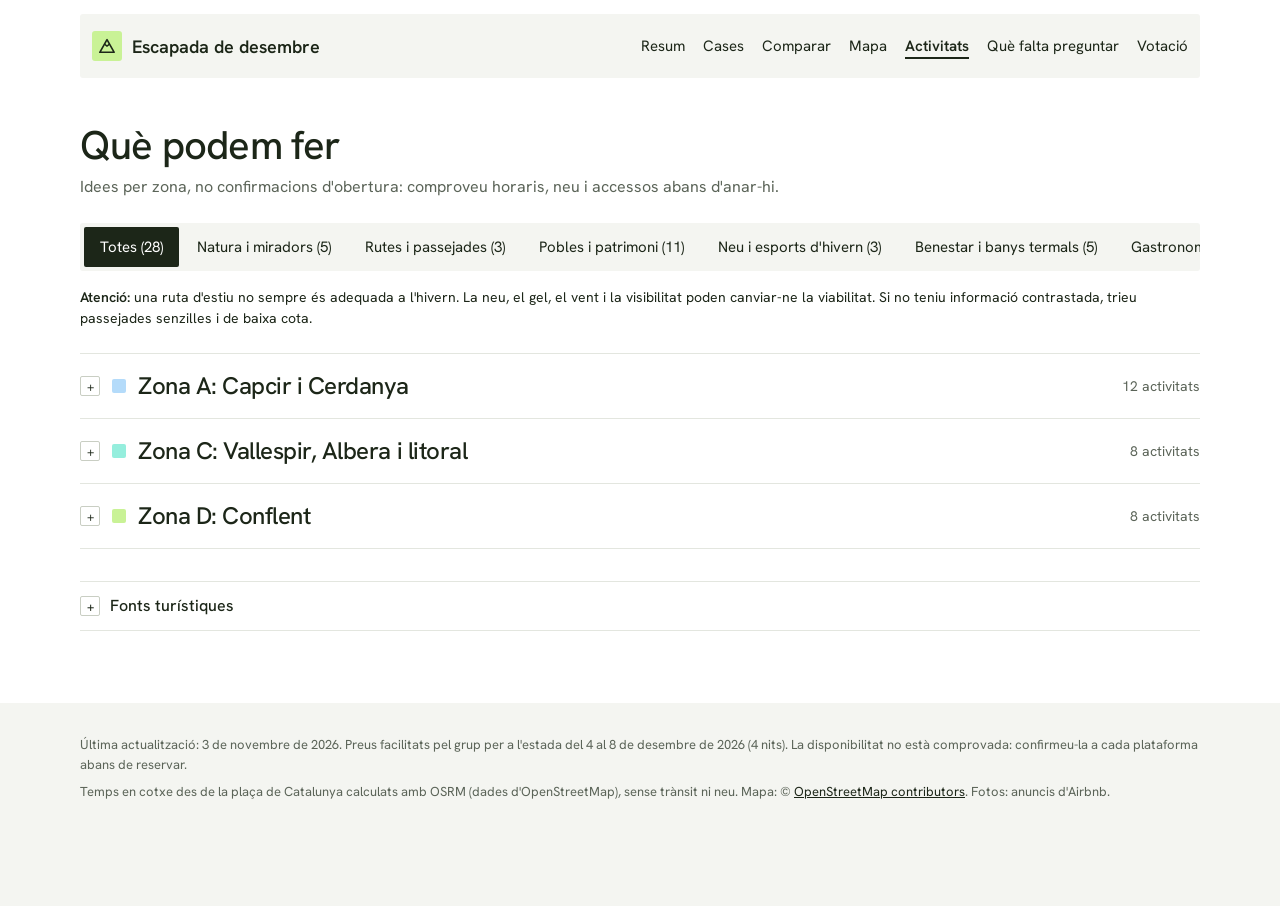
==== activitats.html @ 59b83987 "Base inicial" ====
<!doctype html>
<html lang="ca">
<head>
  <meta charset="utf-8">
  <meta name="viewport" content="width=device-width, initial-scale=1">
  <title>Què podem fer · Escapada de desembre 2026</title>
  <meta name="description" content="Idees d'activitats per zona a prop de les cases: natura, rutes, pobles, neu, benestar i gastronomia.">
  <meta name="theme-color" content="#EAF5DF">

  <!-- Vista prèvia en compartir (Open Graph / Twitter) -->
  <meta property="og:type" content="website">
  <meta property="og:locale" content="ca_ES">
  <meta property="og:title" content="Què podem fer · Escapada de desembre 2026">
  <meta property="og:description" content="Idees d'activitats per zona a prop de les cases: natura, rutes, pobles, neu, benestar i gastronomia.">
  <meta property="og:url" content="https://ltrebol.github.io/viatge-pont-desembre/activitats.html">
  <meta property="og:image" content="https://ltrebol.github.io/viatge-pont-desembre/img/compartir.png">
  <meta property="og:image:width" content="1200">
  <meta property="og:image:height" content="630">
  <meta property="og:image:alt" content="Escapada de desembre, del 4 al 8 de desembre de 2026">
  <meta name="twitter:card" content="summary_large_image">
  <meta name="twitter:image" content="https://ltrebol.github.io/viatge-pont-desembre/img/compartir.png">

  <link rel="icon" href="data:image/svg+xml,%3Csvg xmlns='http://www.w3.org/2000/svg' viewBox='0 0 32 32'%3E%3Crect width='32' height='32' rx='4' fill='%23C9F296'/%3E%3Cpath d='M16 6 4 26h24z' fill='none' stroke='%231C2618' stroke-width='2.4' stroke-linejoin='round'/%3E%3C/svg%3E">
  <link rel="preconnect" href="https://fonts.googleapis.com">
  <link rel="preconnect" href="https://fonts.gstatic.com" crossorigin>
  <link rel="stylesheet" href="https://fonts.googleapis.com/css2?family=Hanken+Grotesk:wght@400;500;600;700;800&display=swap">
  <link rel="stylesheet" href="css/estils.css">
</head>
<body data-pagina="activitats">
  <a class="salt" href="#contingut">Salta al contingut</a>

  <!-- Navegació: igual a totes les pàgines; app.js marca la pàgina actual. -->
  <div class="nav-embolcall">
    <div class="contenidor">
      <nav class="nav" aria-label="Seccions">
        <a class="logo" href="index.html" data-pag="inici">
          <span class="logo__icona" aria-hidden="true"><svg viewBox="0 0 20 20"><path d="M10 3 2 17h16z" fill="none" stroke="currentColor" stroke-width="1.8" stroke-linejoin="round"/><path d="M7.2 8 10 10l2.8-2" fill="none" stroke="currentColor" stroke-width="1.6"/></svg></span>
          <span>Escapada de desembre</span>
        </a>
        <ul class="nav__enllacos">
          <li><a href="resum.html" data-pag="resum">Resum</a></li>
          <li><a href="cases.html" data-pag="cases">Cases</a></li>
          <li><a href="comparar.html" data-pag="comparar">Comparar</a></li>
          <li><a href="mapa.html" data-pag="mapa">Mapa</a></li>
          <li><a href="activitats.html" data-pag="activitats">Activitats</a></li>
          <li><a href="preguntes.html" data-pag="preguntes">Què falta preguntar</a></li>
          <li data-nav="votacio"><a href="votacio.html" data-pag="votacio">Votació</a></li>
          <li data-nav="temps" hidden><a href="temps.html" data-pag="temps">El temps</a></li>
        </ul>
        <details class="nav__mobil">
          <summary>Seccions</summary>
          <ul>
            <li><a href="index.html" data-pag="inici">Inici</a></li>
            <li><a href="resum.html" data-pag="resum">Resum</a></li>
            <li><a href="cases.html" data-pag="cases">Cases</a></li>
            <li><a href="comparar.html" data-pag="comparar">Comparar</a></li>
            <li><a href="mapa.html" data-pag="mapa">Mapa</a></li>
            <li><a href="activitats.html" data-pag="activitats">Activitats</a></li>
            <li><a href="preguntes.html" data-pag="preguntes">Què falta preguntar</a></li>
            <li data-nav="votacio"><a href="votacio.html" data-pag="votacio">Votació</a></li>
            <li data-nav="temps" hidden><a href="temps.html" data-pag="temps">El temps</a></li>
          </ul>
        </details>
      </nav>
    </div>
  </div>

  <main id="contingut" class="pagina">
    <section class="seccio" id="activitats" aria-labelledby="titol-activitats">
      <div class="contenidor">
        <div class="seccio__cap">
          <div>
            <h1 id="titol-activitats">Què podem fer</h1>
            <p>Idees per zona, no confirmacions d'obertura: comproveu horaris, neu i accessos abans d'anar-hi.</p>
          </div>
        </div>
        <div class="segment segment--desplacable" role="tablist" aria-label="Tipus d'activitat" id="pestanyes"></div>
        <p class="avis-muntanya" id="avis-muntanya" hidden><strong>Atenció:</strong> una ruta d'estiu no sempre és adequada a l'hivern. La neu, el gel, el vent i la visibilitat poden canviar-ne la viabilitat. Si no teniu informació contrastada, trieu passejades senzilles i de baixa cota.</p>
        <div id="llista-activitats" role="tabpanel"></div>
        <details class="fonts">
          <summary><span class="caixa-mes" aria-hidden="true"></span>Fonts turístiques</summary>
          <ul id="llista-fonts"></ul>
        </details>
      </div>
    </section>
  </main>

  <footer class="peu">
    <div class="contenidor">
      <p>Última actualització: <span id="ultima-actualitzacio"></span>. Preus facilitats pel grup per a l'estada del 4 al 8 de desembre de 2026 (4 nits). La disponibilitat no està comprovada: confirmeu-la a cada plataforma abans de reservar.</p>
      <p>Temps en cotxe des de la plaça de Catalunya calculats amb OSRM (dades d'OpenStreetMap), sense trànsit ni neu. Mapa: © <a href="https://www.openstreetmap.org/copyright" target="_blank" rel="noopener">OpenStreetMap contributors</a>. Fotos: anuncis d'Airbnb.</p>
    </div>
  </footer>

  <p class="avis-copiat" id="avis-copiat" role="status" aria-live="polite"></p>

  <script src="js/dades.js"></script>
  <script src="js/app.js"></script>
</body>
</html>
---- css/estils.css ----
/* Escapada de desembre 2026 — estils
   Tots els valors visuals provenen de DESIGN.md. */

:root {
  /* 2.1 Color base */
  --color-fons: #FFFFFF;
  --color-panell: #F4F5F1;
  --color-fila-parell: #FCFCFA;
  --color-hero: #EAF5DF;
  --color-linia: #E3E6DF;
  --color-linia-forta: #C9CEC3;
  --color-tinta: #1C2618;
  --color-tinta-2: #5B6458;
  --color-neutre: #666E62;
  --color-lila: #E3B2F8;
  --color-ordenada: #E7EBE1;
  --color-separador-pla: rgba(28, 38, 24, .15);
  --color-pista-barra: rgba(255, 255, 255, .75);

  /* 2.2 Zones */
  --color-zona-a: #B4DBFA; --color-zona-a-fosc: #8FC6F2; --color-zona-a-vora: #3F7FB5;
  --color-zona-b: #FFD6A8; --color-zona-b-fosc: #F7BF85; --color-zona-b-vora: #B07535;
  --color-zona-c: #95EEDD; --color-zona-c-fosc: #6FDCC8; --color-zona-c-vora: #2F9C88;
  --color-zona-d: #C9F296; --color-zona-d-fosc: #AEE16F; --color-zona-d-vora: #5F9A2A;

  /* 4 Tipografia */
  --font: "Hanken Grotesk", "Helvetica Neue", Arial, sans-serif;
  --text-hero: 54px;
  --text-h2: 40px;
  --text-preu-gran: 52px;
  --text-preu: 28px;
  --text-etiqueta-preu: 26px;
  --text-h3: 23px;
  --text-h3-pla: 26px;
  --text-preu-2: 18px;
  --text-intro: 17px;
  --text-base: 16px;
  --text-nav: 15px;
  --text-petit: 14px;
  --text-meta: 13.5px;
  --text-mini: 13px;
  --text-micro: 11px;

  /* 5 Espaiat */
  --space-1: 4px;
  --space-2: 8px;
  --space-3: 12px;
  --space-4: 16px;
  --space-5: 20px;
  --space-6: 24px;
  --space-8: 32px;
  --space-12: 48px;
  --space-18: 72px;

  /* 6 Radis */
  --radius-s: 3px;
  --radius-m: 6px;
  --radius-pill: 999px;

  /* 8 Retícula */
  --max-ample: 1120px;
  --marge: var(--space-8);

  /* 10 Moviment */
  --motion-curta: 150ms cubic-bezier(.2, 0, 0, 1);
  --motion-mitjana: 250ms cubic-bezier(.2, 0, 0, 1);
}

@media (max-width: 600px) {
  :root {
    --text-hero: 36px;
    --text-h2: 30px;
    --text-preu-gran: 44px;
    --marge: var(--space-4);
  }
}

@media (prefers-reduced-motion: reduce) {
  :root { --motion-curta: 0ms linear; --motion-mitjana: 0ms linear; }
  html { scroll-behavior: auto !important; }
}

/* ---------- Base ---------- */
* { box-sizing: border-box; }
html { scroll-behavior: smooth; scroll-padding-top: 84px; }
body {
  margin: 0;
  background: var(--color-fons);
  color: var(--color-tinta);
  font-family: var(--font);
  font-size: var(--text-base);
  line-height: 1.5;
}
h1, h2, h3 { margin: 0; font-weight: 500; letter-spacing: -.02em; line-height: 1.08; }
p { margin: 0; }
a { color: var(--color-tinta); }
img { max-width: 100%; }
button, select, input { font: inherit; color: inherit; }
.num, td.n { font-variant-numeric: tabular-nums; }
[hidden] { display: none !important; }
.sr { position: absolute; width: 1px; height: 1px; padding: 0; margin: -1px; overflow: hidden; clip: rect(0 0 0 0); white-space: nowrap; border: 0; }

:focus-visible { outline: 3px solid var(--color-tinta); outline-offset: 2px; }
.boto--ple:focus-visible { outline-color: var(--color-lila); }

.contenidor { max-width: calc(var(--max-ample) + 2 * var(--marge)); margin: 0 auto; padding-inline: var(--marge); }

.salt { position: absolute; left: var(--space-4); top: -60px; z-index: 100; background: var(--color-fons); padding: var(--space-2) var(--space-4); border: 1.5px solid var(--color-tinta); border-radius: var(--radius-s); }
.salt:focus { top: var(--space-4); }

/* ---------- Botons ---------- */
.boto {
  display: inline-flex; align-items: center; justify-content: center; gap: var(--space-2);
  min-height: 44px; padding: 0 18px;
  border: 1.5px solid var(--color-tinta); border-radius: var(--radius-s);
  background: transparent; color: var(--color-tinta);
  font-size: var(--text-nav); font-weight: 500; text-decoration: none; cursor: pointer;
  transition: background-color var(--motion-curta), color var(--motion-curta);
}
.boto:hover { background: var(--color-panell); }
.boto--ple { background: var(--color-tinta); color: var(--color-fons); }
.boto--ple:hover { background: var(--color-tinta); color: var(--color-fons); text-decoration: underline; }
.boto--pill { border-radius: var(--radius-pill); }
.boto--pill[aria-pressed="true"] { background: var(--color-tinta); color: var(--color-fons); }
.boto--text {
  border-color: transparent; padding: 0 var(--space-2); text-decoration: underline; text-underline-offset: 3px;
}
.boto--text:hover { background: transparent; text-decoration-thickness: 2px; }
.caixa-mes {
  display: inline-grid; place-items: center; width: 20px; height: 20px; flex: none;
  border: 1px solid var(--color-linia-forta); border-radius: 2px; font-size: var(--text-mini); line-height: 1;
}
.caixa-mes::before { content: "+"; }
details[open] > summary .caixa-mes::before { content: "–"; }

/* Disc de zona */
.disc {
  display: inline-grid; place-items: center; flex: none;
  width: 26px; height: 26px; border-radius: var(--radius-s);
  font-weight: 700; font-size: var(--text-mini); color: var(--color-tinta);
}
.disc--petit { width: 20px; height: 20px; font-size: var(--text-micro); }
.zona-A { background: var(--color-zona-a); }
.zona-B { background: var(--color-zona-b); }
.zona-C { background: var(--color-zona-c); }
.zona-D { background: var(--color-zona-d); }
.zona-A-fosc { background: var(--color-zona-a-fosc); }
.zona-B-fosc { background: var(--color-zona-b-fosc); }
.zona-C-fosc { background: var(--color-zona-c-fosc); }
.zona-D-fosc { background: var(--color-zona-d-fosc); }

/* Selector segmentat (page1) */
.segment { display: inline-flex; flex-wrap: wrap; gap: 2px; background: var(--color-panell); padding: var(--space-1); border-radius: var(--radius-s); }
.segment button {
  min-height: 40px; padding: 0 var(--space-4); border: 0; border-radius: 2px; background: transparent;
  font-size: var(--text-nav); cursor: pointer; transition: background-color var(--motion-curta), color var(--motion-curta);
}
.segment button:hover { background: var(--color-fons); }
.segment button[aria-pressed="true"], .segment button[aria-selected="true"] { background: var(--color-tinta); color: var(--color-fons); }
.segment--desplacable { flex-wrap: nowrap; overflow-x: auto; max-width: 100%; }
.segment--desplacable button { white-space: nowrap; }
.segment--etiquetes { gap: var(--space-1); }
.segment--etiquetes span { display: inline-flex; align-items: center; gap: var(--space-2); min-height: 40px; padding: 0 var(--space-3); font-size: var(--text-petit); }
.segment--etiquetes button { min-height: 40px; padding: 0 var(--space-2); text-decoration: underline; font-size: var(--text-petit); }

/* ---------- Navegació ---------- */
.nav-embolcall { position: sticky; top: 0; z-index: 50; padding-block: 14px; }
.nav-embolcall.enganxada { background: var(--color-fons); border-bottom: 1px solid var(--color-linia); }
.nav {
  display: flex; align-items: center; gap: 28px;
  background: var(--color-panell); border-radius: var(--radius-s); padding: 10px var(--space-3);
}
.logo { display: inline-flex; align-items: center; gap: 10px; font-size: 18px; font-weight: 600; text-decoration: none; min-height: 44px; }
.logo__icona { display: grid; place-items: center; width: 30px; height: 30px; border-radius: var(--radius-s); background: var(--color-zona-d); }
.logo__icona svg { width: 18px; height: 18px; }
.nav__enllacos { display: flex; gap: 18px; list-style: none; margin: 0 0 0 auto; padding: 0; }
.nav__enllacos a { display: inline-flex; align-items: center; min-height: 44px; font-size: var(--text-nav); text-decoration: none; }
.nav__enllacos a:hover { text-decoration: underline; text-underline-offset: 4px; }
/* Pàgina actual: subratllat gruixut + pes (no només color) */
.nav__enllacos a[aria-current="page"], .nav__mobil a[aria-current="page"] { font-weight: 600; text-decoration: underline; text-decoration-thickness: 2px; text-underline-offset: 6px; }
.nav__mobil { display: none; margin-left: auto; position: relative; }
.nav__mobil summary { list-style: none; cursor: pointer; min-height: 44px; display: inline-flex; align-items: center; padding: 0 14px; border: 1.5px solid var(--color-tinta); border-radius: var(--radius-s); font-weight: 500; }
.nav__mobil summary::-webkit-details-marker { display: none; }
.nav__mobil ul { position: absolute; right: 0; top: calc(100% + var(--space-2)); list-style: none; margin: 0; padding: var(--space-2) 0; background: var(--color-fons); border: 1px solid var(--color-linia-forta); border-radius: var(--radius-s); min-width: 220px; }
.nav__mobil a { display: flex; align-items: center; min-height: 44px; padding: 0 var(--space-4); text-decoration: none; }
@media (max-width: 1100px) {
  .nav__enllacos { display: none; }
  .nav__mobil { display: block; }
}
@media (max-width: 600px) {
  .nav-embolcall { padding-block: 10px; }
  .nav { gap: var(--space-3); }
}

/* ---------- Capçalera ---------- */
.hero { background: var(--color-hero); margin-top: -72px; padding: 120px 0 var(--space-18); overflow: hidden; }
.hero__graella { display: grid; grid-template-columns: 1.05fr 1fr; gap: 40px; align-items: center; }
.hero h1 { font-size: var(--text-hero); }
.hero__intro { max-width: 46ch; margin: 18px 0 26px; color: var(--color-tinta-2); font-size: var(--text-intro); }
.hero__nota { margin-top: 18px; font-size: var(--text-petit); color: var(--color-tinta-2); }
.peces { position: relative; height: 400px; }
.peca { position: absolute; width: 190px; height: 190px; border-radius: var(--radius-s); overflow: hidden; background: var(--color-panell); }
.peca img { width: 100%; height: 100%; object-fit: cover; display: block; }
.etiqueta {
  position: absolute; width: 150px; height: 150px; padding: 14px; border-radius: var(--radius-s);
  display: flex; flex-direction: column; justify-content: space-between; text-decoration: none; color: var(--color-tinta);
}
.etiqueta .disc { background: var(--color-fons); }
.etiqueta__nom { font-size: var(--text-nav); font-weight: 600; line-height: 1.2; }
.etiqueta__preu { font-size: var(--text-etiqueta-preu); font-weight: 800; letter-spacing: -.02em; line-height: 1; font-variant-numeric: tabular-nums; }
.etiqueta__unitat { display: block; font-size: var(--text-mini); font-weight: 500; margin-top: var(--space-1); }
.etiqueta--lila { background: var(--color-lila); }
@media (max-width: 980px) {
  .hero__graella { grid-template-columns: 1fr; }
  .peces { height: 400px; max-width: 520px; }
}
@media (max-width: 600px) {
  .hero { padding: 96px 0 40px; }
  .peces { height: 320px; transform: scale(.8); transform-origin: left top; margin-bottom: -60px; }
}

/* ---------- Seccions ---------- */
.seccio { padding-top: var(--space-18); }
.seccio__cap { display: flex; justify-content: space-between; align-items: flex-end; flex-wrap: wrap; gap: var(--space-5); margin-bottom: var(--space-6); }
.seccio__cap h2 { font-size: var(--text-h2); }
.seccio__cap > div:first-child { flex: 1 1 36rem; min-width: 0; }
.seccio__cap p { margin-top: var(--space-2); max-width: 100ch; color: var(--color-tinta-2); }
.seccio__cap h1 { font-size: var(--text-h2); }
/* Pàgines interiors: la primera secció comença just sota la navegació */
.pagina > .seccio:first-child { padding-top: var(--space-8); }
@media (max-width: 600px) { .seccio { padding-top: var(--space-12); } .pagina > .seccio:first-child { padding-top: var(--space-4); } }

/* ---------- Inici: accessos a cada pàgina ---------- */
.portes { list-style: none; margin: 0; padding: 0; display: grid; grid-template-columns: repeat(3, 1fr); gap: var(--space-4); }
@media (max-width: 980px) { .portes { grid-template-columns: repeat(2, 1fr); } }
@media (max-width: 600px) { .portes { grid-template-columns: 1fr; } }
.porta {
  display: grid; grid-template-columns: 1fr auto; gap: var(--space-1) var(--space-3); height: 100%;
  padding: 18px; border: 1px solid var(--color-linia); border-radius: var(--radius-m);
  text-decoration: none; transition: background-color var(--motion-curta);
}
.porta:hover { background: var(--color-panell); }
.porta__titol { font-size: 20px; font-weight: 600; letter-spacing: -.01em; }
.porta__text { grid-column: 1; font-size: var(--text-petit); color: var(--color-tinta-2); }
.porta__fletxa { grid-column: 2; grid-row: 1 / span 2; align-self: center; font-size: 22px; }

/* ---------- Resum (full de càlcul) ---------- */
.full { border: 1px solid var(--color-linia-forta); border-radius: var(--radius-m); overflow: auto; max-width: 100%; max-height: 80vh; }
.full__taula { border-collapse: separate; border-spacing: 0; font-size: var(--text-petit); min-width: 1250px; width: 100%; }
.full__taula th, .full__taula td {
  height: 44px; padding: 0 10px; white-space: nowrap; text-align: left;
  border-right: 1px solid var(--color-linia); border-bottom: 1px solid var(--color-linia);
}
.full__taula thead th { position: sticky; top: 0; z-index: 2; background: var(--color-panell); font-size: var(--text-mini); font-weight: 600; }
.full__taula thead tr.grups th { height: 30px; font-weight: 500; color: var(--color-tinta-2); text-align: center; }
.full__taula thead tr:nth-child(2) th { top: 30px; }
.full__taula thead th button {
  all: unset; cursor: pointer; display: inline-flex; align-items: center; gap: var(--space-1); min-height: 44px; font-weight: 600;
}
.full__taula thead th button:focus-visible { outline: 3px solid var(--color-tinta); outline-offset: -3px; }
.full__taula thead th[aria-sort="ascending"], .full__taula thead th[aria-sort="descending"] { background: var(--color-ordenada); }
.full__taula .fletxa { color: var(--color-neutre); font-weight: 400; }
.full__taula thead th.n, .full__taula td.n { text-align: right; }
.full__taula thead th.n button { justify-content: flex-end; }
.full__taula tbody th { position: sticky; left: 0; z-index: 1; background: var(--color-fons); font-weight: 500; min-width: 250px; border-right: 1px solid var(--color-linia-forta); }
.full__taula thead tr:nth-child(2) th:first-child, .full__taula thead tr.grups th:first-child { left: 0; z-index: 3; border-right: 1px solid var(--color-linia-forta); }
.full__taula tbody tr:nth-child(even) td, .full__taula tbody tr:nth-child(even) th { background: var(--color-fila-parell); }
.full__taula tbody tr:last-child td, .full__taula tbody tr:last-child th { border-bottom: 0; }
.full__taula .sep { border-left: 2px solid var(--color-linia-forta); }
.full__casa { display: flex; align-items: center; gap: 10px; }
.full__casa a { text-decoration: none; }
.full__casa a:hover { text-decoration: underline; }
.full__taula td.millor { background: var(--color-lila) !important; font-weight: 700; }
.full__taula td.millor::after { content: "Millor"; margin-left: var(--space-1); font-size: var(--text-micro); font-weight: 500; }
.full__taula td.pend, .full__taula td.no { color: var(--color-neutre); }
.full__taula td.si { font-weight: 500; }
.full__taula td.text { white-space: normal; min-width: 240px; font-size: var(--text-mini); color: var(--color-tinta-2); line-height: 1.3; padding-block: var(--space-2); }
.full__taula td .boto--text { min-height: 36px; font-size: var(--text-mini); padding: 0; }
.full__llegenda { display: flex; flex-wrap: wrap; gap: var(--space-2) 18px; margin-top: var(--space-3); font-size: var(--text-mini); color: var(--color-tinta-2); }
.full__grups { display: none; margin-bottom: var(--space-3); }
.full__taula .nomes-mobil { display: none; }
.full__linia { display: block; }
@media (max-width: 600px) {
  /* Al mòbil: columna «Casa» fixa + només el grup de columnes triat, sense desplaçament horitzontal */
  .full__grups { display: flex; flex-wrap: nowrap; overflow-x: auto; max-width: 100%; }
  .full__grups button { white-space: nowrap; padding: 0 var(--space-3); }
  .full { max-height: none; }
  .full__taula { font-size: var(--text-mini); min-width: 0; }
  .full__taula .nomes-escriptori, .full__taula tr.grups { display: none; }
  .full__taula .nomes-mobil { display: table-cell; }
  .full__taula span.nomes-mobil { display: inline; }
  .full__taula:not([data-mobil="preu"]) .m-preu,
  .full__taula:not([data-mobil="total"]) .m-total,
  .full__taula:not([data-mobil="espai"]) .m-espai,
  .full__taula:not([data-mobil="valoracio"]) .m-valoracio,
  .full__taula:not([data-mobil="equip"]) .m-equip,
  .full__taula:not([data-mobil="atencio"]) .m-atencio { display: none; }
  .full__taula thead tr:nth-child(2) th { top: 0; }
  .full__taula th, .full__taula td { padding: 0 var(--space-2); white-space: normal; }
  .full__taula thead th button { min-height: 44px; line-height: 1.2; }
  .full__taula tbody th, .full__taula thead tr:nth-child(2) th:first-child {
    min-width: 0; width: 132px; max-width: 132px;
  }
  .full__taula tbody th { line-height: 1.2; padding-block: 6px; font-size: var(--text-mini); }
  .full__casa { gap: 6px; align-items: flex-start; }
  .full__casa .disc { width: 20px; height: 20px; font-size: var(--text-micro); }
  .full__taula td.text { min-width: 0; padding-block: 6px; }
  .full__taula td.millor::after { display: block; margin-left: 0; }
}
.mostra-millor { display: inline-block; width: 14px; height: 14px; border-radius: 2px; background: var(--color-lila); vertical-align: -2px; margin-right: 6px; }

/* ---------- Filtres ---------- */
.filtres { margin-bottom: var(--space-6); border-top: 1px solid var(--color-linia); border-bottom: 1px solid var(--color-linia); }
.filtres > summary, .descartades > summary, .fonts > summary {
  list-style: none; cursor: pointer; display: flex; align-items: center; gap: 10px; min-height: 48px; font-weight: 500;
}
.filtres > summary::-webkit-details-marker, .descartades > summary::-webkit-details-marker, .fonts > summary::-webkit-details-marker { display: none; }
.filtres__actius { font-weight: 400; color: var(--color-tinta-2); font-size: var(--text-petit); }
.filtres__cos { padding-bottom: var(--space-5); }
.filtres__graella { display: grid; gap: var(--space-4); grid-template-columns: repeat(auto-fit, minmax(190px, 1fr)); }
.filtres__graella label { display: grid; gap: 6px; font-size: var(--text-petit); font-weight: 500; }
.filtres__graella output { font-weight: 400; }
select {
  min-height: 44px; padding: 0 var(--space-3); border: 1.5px solid var(--color-linia-forta); border-radius: var(--radius-s); background: var(--color-fons);
}
input[type="range"] { width: 100%; min-height: 44px; accent-color: var(--color-tinta); }
.filtres__opcions { border: 0; padding: 0; margin: var(--space-5) 0 0; display: flex; flex-wrap: wrap; gap: var(--space-2) var(--space-5); }
.filtres__opcions legend { padding: 0; margin-bottom: var(--space-2); font-size: var(--text-petit); font-weight: 600; }
.filtres__opcions label { display: inline-flex; align-items: center; gap: var(--space-2); min-height: 44px; font-size: var(--text-petit); cursor: pointer; }
.filtres__opcions input, .interruptor input { width: 18px; height: 18px; accent-color: var(--color-tinta); }
.filtres .boto--text { margin-top: var(--space-3); }

/* ---------- Targetes de casa (model page3) ---------- */
.graella-cases { display: grid; grid-template-columns: repeat(3, 1fr); gap: var(--space-5); }
@media (max-width: 980px) { .graella-cases { grid-template-columns: repeat(2, 1fr); } }
@media (max-width: 600px) { .graella-cases { grid-template-columns: 1fr; } }

.casa { display: flex; flex-direction: column; background: var(--color-fons); border: 1px solid var(--color-linia); border-radius: var(--radius-m); overflow: hidden; scroll-margin-top: 90px; }
.casa--destacada { outline: 3px solid var(--color-tinta); outline-offset: 2px; }
.casa__foto { position: relative; aspect-ratio: 16 / 10; background: var(--color-panell); }
.casa__foto img { width: 100%; height: 100%; object-fit: cover; display: block; }
.casa__sense-foto { position: absolute; inset: 0; display: grid; place-items: center; color: var(--color-tinta-2); font-size: var(--text-petit); }
.casa__max6 { position: absolute; top: 10px; right: 10px; background: var(--color-fons); border: 1.5px solid var(--color-tinta); border-radius: var(--radius-s); padding: 3px 9px; font-size: var(--text-mini); font-weight: 600; }
.casa__distintiu { position: absolute; left: 10px; bottom: 10px; background: var(--color-lila); border-radius: var(--radius-s); padding: var(--space-1) 10px; font-size: var(--text-mini); font-weight: 600; }
.casa__valoracio { display: flex; flex-wrap: wrap; align-items: baseline; gap: 6px; padding: var(--space-3) 18px; font-size: var(--text-petit); }
.casa__valoracio small { color: var(--color-tinta-2); font-size: var(--text-petit); }
.casa__franja { display: flex; align-items: center; gap: 10px; padding: var(--space-2) 18px; background: var(--color-panell); border-top: 1px solid var(--color-linia); border-bottom: 1px solid var(--color-linia); font-size: var(--text-meta); color: var(--color-tinta-2); }
.casa__franja button, .casa__franja a { margin-left: auto; min-height: 32px; padding: 0; border: 0; background: none; color: var(--color-tinta); text-decoration: underline; text-underline-offset: 3px; cursor: pointer; font-size: var(--text-meta); }
.casa__cos { display: flex; flex-direction: column; gap: 10px; padding: 14px 18px 18px; flex: 1; }
.casa__meta { font-size: var(--text-meta); color: var(--color-tinta-2); }
.casa__nom { font-size: var(--text-h3); }
.casa__nom a { text-decoration: none; }
.preus { display: grid; gap: var(--space-1); font-variant-numeric: tabular-nums; }
.preus__6 { font-size: var(--text-preu); font-weight: 700; letter-spacing: -.02em; line-height: 1.2; }
.preus__7 { font-size: var(--text-preu-2); font-weight: 600; line-height: 1.3; }
.preus small { margin-left: var(--space-1); font-size: var(--text-meta); font-weight: 400; letter-spacing: 0; color: var(--color-tinta-2); }
.preus__no7 { font-size: var(--text-nav); color: var(--color-neutre); font-weight: 500; }
.preus__total { font-size: var(--text-mini); color: var(--color-neutre); }
.atencio { font-size: var(--text-petit); }
.atencio strong { font-weight: 600; }
.checks { list-style: none; margin: 0; padding: 0; display: grid; grid-template-columns: 1fr 1fr; gap: 3px 10px; font-size: var(--text-petit); }
.checks li::before { content: "✓"; margin-right: 7px; font-size: 12px; font-weight: 700; }
.checks li.no { color: var(--color-tinta-2); }
.checks li.no::before { content: "✕"; }
/* Carrusel de fotos (targeta i fitxa) */
.carrusel { position: absolute; inset: 0; }
.carrusel img { width: 100%; height: 100%; object-fit: cover; display: block; }
.carrusel__fletxa {
  position: absolute; top: 50%; transform: translateY(-50%); z-index: 2;
  width: 44px; height: 44px; display: grid; place-items: center; padding: 0;
  background: var(--color-fons); color: var(--color-tinta); border: 1.5px solid var(--color-tinta); border-radius: var(--radius-s);
  font-size: 26px; line-height: 1; cursor: pointer; transition: background-color var(--motion-curta);
}
.carrusel__fletxa:hover { background: var(--color-panell); }
.carrusel__fletxa--ant { left: 10px; }
.carrusel__fletxa--seg { right: 10px; }
.carrusel__comptador {
  position: absolute; right: 10px; bottom: 10px; z-index: 2;
  background: var(--color-fons); border-radius: var(--radius-s); padding: 2px 8px;
  font-size: var(--text-mini); font-weight: 500; font-variant-numeric: tabular-nums;
}
.casa__max6, .casa__distintiu { z-index: 3; }

.casa__detalls {
  display: flex; align-items: center; gap: 10px; width: 100%; min-height: 48px; padding: 0 18px;
  border: 0; border-top: 1px solid var(--color-linia); background: var(--color-fons);
  font-weight: 500; text-align: left; cursor: pointer;
}
.casa__detalls:hover { background: var(--color-panell); }
.casa__detalls:focus-visible { outline-offset: -3px; }

/* Fitxa emergent («Veure detalls») */
.fitxa {
  width: min(760px, calc(100vw - 2 * var(--space-4))); max-width: none; max-height: calc(100vh - 2 * var(--space-8));
  padding: 0; border: 1px solid var(--color-linia-forta); border-radius: var(--radius-m);
  background: var(--color-fons); color: var(--color-tinta); overflow: hidden;
}
.fitxa[open] { display: flex; flex-direction: column; animation: fitxa-entra var(--motion-mitjana); }
.fitxa::backdrop { background: rgba(28, 38, 24, .45); }
@keyframes fitxa-entra { from { opacity: 0; transform: translateY(8px); } to { opacity: 1; transform: none; } }
.fitxa__cap {
  display: flex; align-items: center; justify-content: space-between; gap: var(--space-4);
  padding: var(--space-3) var(--space-3) var(--space-3) var(--space-6); border-bottom: 1px solid var(--color-linia);
}
.fitxa__cap h2 { font-size: var(--text-h3); }
.fitxa__scroll { overflow-y: auto; overscroll-behavior: contain; }
.fitxa__foto { position: relative; aspect-ratio: 16 / 10; background: var(--color-panell); }
.miniatures { display: flex; gap: var(--space-2); overflow-x: auto; padding: var(--space-3) var(--space-6) 0; }
.miniatures button { flex: none; width: 72px; height: 72px; padding: 0; border: 2px solid transparent; border-radius: var(--radius-s); overflow: hidden; cursor: pointer; background: var(--color-panell); }
.miniatures button[aria-current="true"] { border-color: var(--color-tinta); }
.miniatures img { width: 100%; height: 100%; object-fit: cover; display: block; }
.fitxa__resum { padding: var(--space-4) var(--space-6) 0; display: grid; gap: var(--space-1); }
.fitxa__resum .casa__meta { display: flex; align-items: center; gap: var(--space-2); flex-wrap: wrap; }
.fitxa__preus { font-variant-numeric: tabular-nums; }
.fitxa__preus b { font-size: var(--text-preu-2); }
.fitxa__cos { padding: var(--space-2) var(--space-6) var(--space-6); display: grid; gap: var(--space-3); font-size: var(--text-petit); }
.fitxa__cos h3 { margin-top: var(--space-2); font-size: var(--text-nav); font-weight: 600; letter-spacing: 0; }
.fitxa__cos ul { margin: 0; padding-left: 18px; }
.fitxa__cos ul.preg__llista { padding-left: 0; }
.fitxa__cos li { margin-bottom: 2px; }
.fitxa__accions { display: flex; flex-wrap: wrap; gap: var(--space-2); margin-top: var(--space-2); }
@media (max-width: 600px) {
  .fitxa { width: 100vw; max-height: 100vh; height: 100vh; border-radius: 0; border: 0; }
  .fitxa__cap { padding-left: var(--space-4); }
  .miniatures, .fitxa__resum { padding-inline: var(--space-4); }
  .fitxa__cos { padding-inline: var(--space-4); }
}

.casa__accions { display: flex; flex-wrap: wrap; align-items: center; gap: var(--space-2); margin-top: auto; padding-top: 6px; }
.casa__accions .boto--pill { flex: 1 1 auto; }


 
/* Descartades */
.descartades { margin-top: var(--space-8); border-top: 1px solid var(--color-linia); border-bottom: 1px solid var(--color-linia); }
.descartades__nota { font-size: var(--text-petit); color: var(--color-tinta-2); }
.descartades ul { list-style: none; margin: var(--space-3) 0 var(--space-4); padding: 0; display: grid; gap: var(--space-2); }
.descartades li { display: flex; align-items: center; gap: var(--space-3); }

.buit { padding: var(--space-8) var(--space-4); text-align: center; color: var(--color-tinta-2); border: 1px dashed var(--color-linia-forta); border-radius: var(--radius-m); }

/* ---------- Comparador (plans de page1) ---------- */
.plans { display: grid; grid-template-columns: repeat(var(--columnes, 3), 1fr); gap: 22px; align-items: start; }
@media (max-width: 860px) { .plans { grid-template-columns: 1fr; } }
.pla__cos { padding: 22px var(--space-6) 18px; }
.pla__cap { display: flex; justify-content: space-between; align-items: center; gap: var(--space-2); min-height: 26px; }
.pla__cap .disc { background: var(--color-fons); }
.pla__millor { background: var(--color-fons); border: 1.5px solid var(--color-tinta); border-radius: var(--radius-s); padding: 1px 7px; font-size: 12px; font-weight: 700; }
.pla__nom { margin-top: 10px; text-align: center; font-size: var(--text-h3-pla); }
.pla__lloc { margin: var(--space-1) 0 14px; text-align: center; font-size: var(--text-petit); }
.pla__amb { text-align: center; font-size: var(--text-nav); font-weight: 700; }
.pla__preu { text-align: center; font-size: var(--text-preu-gran); font-weight: 800; letter-spacing: -.03em; line-height: 1.05; font-variant-numeric: tabular-nums; }
.pla__unitat { text-align: center; font-size: var(--text-petit); font-weight: 600; margin-bottom: var(--space-4); }
.pla__fila { padding: 9px 0; border-top: 1px solid var(--color-separador-pla); }
.pla__fila-l { display: flex; justify-content: space-between; align-items: baseline; gap: var(--space-2); font-size: var(--text-petit); }
.pla__fila-l b { font-weight: 600; text-align: right; font-variant-numeric: tabular-nums; }
.pla__fila--pend b { font-weight: 400; }
.marca-millor { display: inline-block; margin-left: 6px; padding: 0 5px; background: var(--color-fons); border: 1.5px solid var(--color-tinta); border-radius: var(--radius-s); font-size: var(--text-micro); font-weight: 700; }
.barra { height: 8px; margin-top: 6px; background: var(--color-pista-barra); border-radius: var(--radius-s); overflow: hidden; }
.barra i { display: block; height: 100%; background: var(--color-tinta); border-radius: var(--radius-s); transition: width var(--motion-mitjana); }
.pla__peu { display: block; padding: var(--space-4); text-align: center; font-weight: 600; text-decoration: none; color: var(--color-tinta); }
.pla__peu:hover { text-decoration: underline; }
.pla__treure { min-height: 32px; padding: 0; border: 0; background: none; text-decoration: underline; font-size: var(--text-mini); cursor: pointer; }
.diferencies { margin-top: 28px; display: grid; grid-template-columns: repeat(var(--columnes, 3), 1fr); gap: 22px; }
.diferencies h3 { grid-column: 1 / -1; font-size: 24px; }
.diferencies h4 { margin: 0 0 var(--space-2); font-size: var(--text-nav); font-weight: 600; display: flex; gap: var(--space-2); align-items: center; }
.diferencies ul { list-style: none; margin: 0; padding: 0; display: grid; gap: 6px; font-size: var(--text-nav); }
.diferencies li { display: flex; gap: 9px; align-items: flex-start; }
.diferencies li::before { content: "+"; display: inline-grid; place-items: center; flex: none; width: 20px; height: 20px; margin-top: 2px; border: 1px solid var(--color-linia-forta); border-radius: 2px; font-size: var(--text-mini); }
.diferencies li.menys { color: var(--color-tinta-2); }
.diferencies li.menys::before { content: "–"; }
@media (max-width: 860px) { .diferencies { grid-template-columns: 1fr; } }

.barra-comparar {
  position: fixed; left: 50%; bottom: var(--space-4); transform: translateX(-50%); z-index: 60;
  width: min(560px, calc(100% - 2 * var(--space-4)));
  display: flex; flex-wrap: wrap; align-items: center; gap: var(--space-3);
  padding: 10px var(--space-3) 10px var(--space-4);
  background: var(--color-panell); border: 1px solid var(--color-linia-forta); border-radius: var(--radius-s);
}
.barra-comparar p { flex: 1 1 200px; font-size: var(--text-petit); }

/* ---------- Mapa ---------- */
.mapa__controls { display: flex; align-items: center; gap: var(--space-4); }
.interruptor { display: inline-flex; align-items: center; gap: var(--space-2); min-height: 44px; font-size: var(--text-petit); cursor: pointer; }
.mapa__graella { display: grid; grid-template-columns: 1fr 330px; gap: var(--space-5); }
.mapa__embolcall { position: relative; }
.mapa__mapa { height: 600px; border: 1px solid var(--color-linia); border-radius: var(--radius-m); z-index: 1; background: var(--color-panell); }
.mapa__activar { position: absolute; inset: 0; z-index: 5; border: 0; border-radius: var(--radius-m); background: rgba(28, 38, 24, .25); color: var(--color-fons); font-weight: 600; font-size: var(--text-intro); cursor: pointer; }
.mapa__llista { list-style: none; margin: 0; padding: 0; border: 1px solid var(--color-linia); border-radius: var(--radius-m); align-self: start; }
.mapa__llista li + li { border-top: 1px solid var(--color-linia); }
.mapa__llista button {
  all: unset; box-sizing: border-box; cursor: pointer; width: 100%;
  display: grid; grid-template-columns: auto 1fr auto; gap: var(--space-3); align-items: center; padding: 10px var(--space-4); font-size: var(--text-petit);
}
.mapa__llista button:hover, .mapa__llista button[aria-current="true"] { background: var(--color-panell); }
.mapa__llista button:focus-visible { outline: 3px solid var(--color-tinta); outline-offset: -3px; }
.mapa__llista b { display: block; font-weight: 500; font-size: var(--text-nav); }
.mapa__llista small { color: var(--color-tinta-2); }
.mapa__llista .preu { text-align: right; font-variant-numeric: tabular-nums; }
.mapa__llista .preu small { display: block; }
.mapa__llegenda { display: flex; flex-wrap: wrap; gap: var(--space-4); margin-top: var(--space-3); font-size: var(--text-petit); color: var(--color-tinta-2); }
.mapa__llegenda span { display: inline-flex; align-items: center; gap: var(--space-2); }
@media (max-width: 860px) {
  .mapa__graella { grid-template-columns: 1fr; }
  .mapa__mapa { height: 420px; }
}

.marcador {
  display: grid; place-items: center; width: 32px; height: 32px; border-radius: var(--radius-s);
  border: 1.5px solid var(--color-tinta); color: var(--color-tinta); font-family: var(--font); font-weight: 700; font-size: var(--text-petit);
}
.marcador--exacte { border-radius: 50% 50% 50% 0; transform: rotate(-45deg); }
.marcador--exacte span { transform: rotate(45deg); }
.marcador-act { width: 12px; height: 12px; border-radius: 50%; border: 1.5px solid var(--color-tinta); }
.marcador-act--destacada { width: 16px; height: 16px; border-width: 3px; }
.leaflet-container { font-family: var(--font); }
.leaflet-popup-content-wrapper { border-radius: var(--radius-m); }
.leaflet-popup-content { font-size: var(--text-petit); margin: 14px var(--space-4); line-height: 1.4; }
.popup__nom { font-weight: 600; font-size: var(--text-nav); }
.popup__lloc { color: var(--color-tinta-2); }
.popup__preu { margin-top: var(--space-2); font-size: 22px; font-weight: 700; font-variant-numeric: tabular-nums; }
.popup__nota { color: var(--color-neutre); font-size: var(--text-mini); }
.leaflet-popup-content a { color: var(--color-tinta); }

/* ---------- Activitats ---------- */
.avis-muntanya { margin: var(--space-4) 0 0; font-size: var(--text-petit); }
.avis-muntanya strong { font-weight: 600; }
#llista-activitats { margin-top: var(--space-6); border-top: 1px solid var(--color-linia); }
.zona-act { border-bottom: 1px solid var(--color-linia); }
.zona-act > summary { list-style: none; cursor: pointer; display: flex; align-items: center; gap: var(--space-3); min-height: 64px; }
.zona-act > summary::-webkit-details-marker { display: none; }
.zona-act h3 { font-size: 24px; }
.zona-act .mostra { width: 14px; height: 14px; border-radius: 2px; flex: none; }
.zona-act__compte { margin-left: auto; font-size: var(--text-petit); color: var(--color-tinta-2); font-variant-numeric: tabular-nums; }
.zona-act__cases { font-size: var(--text-petit); color: var(--color-tinta-2); margin-bottom: var(--space-3); }
.zona-act .act-llista { margin-bottom: var(--space-5); }
@media (max-width: 600px) { .zona-act h3 { font-size: 20px; } }
.act-llista { list-style: none; margin: 0; padding: 0; border-top: 1px solid var(--color-linia); }
.act { display: grid; grid-template-columns: minmax(200px, 1.1fr) 2fr; gap: var(--space-2) var(--space-6); padding: 14px 0; border-bottom: 1px solid var(--color-linia); }
.act__nom { font-weight: 500; }
.act__tipus { display: block; font-size: var(--text-petit); color: var(--color-tinta-2); }
.act__desc { font-size: var(--text-petit); }
.act__estat { display: block; margin-top: var(--space-1); font-size: var(--text-petit); color: var(--color-neutre); }
.act__font { display: inline-block; margin-top: var(--space-1); font-size: var(--text-petit); }
@media (max-width: 600px) { .act { grid-template-columns: 1fr; } }
.fonts { margin-top: var(--space-8); border-top: 1px solid var(--color-linia); border-bottom: 1px solid var(--color-linia); }
.fonts ul { margin: 0 0 var(--space-4); padding-left: 18px; font-size: var(--text-petit); }
.fonts li { margin-bottom: var(--space-1); }

/* ---------- Què falta preguntar ---------- */
.desplegable { border-top: 1px solid var(--color-linia); border-bottom: 1px solid var(--color-linia); }
.desplegable > summary { list-style: none; cursor: pointer; display: flex; align-items: center; gap: var(--space-3); min-height: 72px; }
.desplegable > summary::-webkit-details-marker { display: none; }
.desplegable > summary h2 { font-size: var(--text-h2); }
.desplegable__compte { margin-left: auto; font-size: var(--text-petit); color: var(--color-tinta-2); }
.desplegable__intro { margin-bottom: var(--space-5); color: var(--color-tinta-2); }
.desplegable .preguntes { padding-bottom: var(--space-6); }
.preguntes { display: grid; grid-template-columns: repeat(2, 1fr); gap: var(--space-5); }
@media (max-width: 760px) { .preguntes { grid-template-columns: 1fr; } }
.preg { border: 1px solid var(--color-linia); border-radius: var(--radius-m); padding: 18px; display: grid; gap: var(--space-3); align-content: start; }
.preg h3 { display: flex; gap: 10px; align-items: center; font-size: 20px; }
.preg__llista { list-style: none; margin: 0; padding: 0; display: grid; gap: 6px; font-size: var(--text-petit); }
.preg__llista li { display: flex; gap: 9px; align-items: flex-start; }
.preg__llista li::before { content: "?"; display: inline-grid; place-items: center; flex: none; width: 20px; height: 20px; margin-top: 1px; border: 1px solid var(--color-linia-forta); border-radius: 2px; font-size: var(--text-mini); }
.preg .boto { justify-self: start; }

/* ---------- El temps (desactivat) ---------- */
.meteo { display: grid; grid-template-columns: repeat(4, 1fr); gap: var(--space-4); }
@media (max-width: 860px) { .meteo { grid-template-columns: repeat(2, 1fr); } }
@media (max-width: 480px) { .meteo { grid-template-columns: 1fr; } }
.meteo__zona { padding: 18px; border-radius: var(--radius-s); display: grid; gap: var(--space-2); font-size: var(--text-petit); }
.meteo__zona h3 { font-size: 20px; }
.meteo__dia { display: flex; justify-content: space-between; gap: var(--space-2); font-variant-numeric: tabular-nums; border-top: 1px solid var(--color-separador-pla); padding-top: 6px; }

/* ---------- Votació ---------- */
.votacio__panell { max-width: 560px; padding: 18px; background: var(--color-panell); border-radius: var(--radius-m); display: grid; gap: var(--space-2); }
.votacio__entrada { display: grid; gap: var(--space-2); }
.votacio__entrada label { font-weight: 600; }
.votacio__fila { display: flex; gap: var(--space-2); }
.votacio__fila select { flex: 1; min-width: 0; }
.votacio__ajuda, .votacio__nota { font-size: var(--text-petit); color: var(--color-tinta-2); }
.votacio__accions { display: flex; flex-wrap: wrap; gap: var(--space-2); margin-left: calc(-1 * var(--space-2)); }
.votacio__avis { font-size: var(--text-petit); min-height: 1.5em; }
.votacio__avis--error { font-weight: 600; }
.votacio__avis--error::before { content: "Error: "; }
.votacio__titol { margin-top: var(--space-8); font-size: var(--text-h3); }
.votacio__estat { margin: var(--space-2) 0 var(--space-1); color: var(--color-tinta-2); }
.votacio__qui-ha-votat { margin-bottom: var(--space-4); font-size: var(--text-petit); color: var(--color-tinta-2); }
.votacio__qui-ha-votat b { font-weight: 600; color: var(--color-tinta); }
.votacio__cases { list-style: none; margin: 0 0 var(--space-4); padding: 0; border-top: 1px solid var(--color-linia); }
.vot {
  display: grid; grid-template-columns: auto minmax(0, 1.2fr) minmax(0, 1fr) 150px; gap: var(--space-4); align-items: center;
  padding: 14px 0; border-bottom: 1px solid var(--color-linia);
}
.vot__casa b { display: block; font-weight: 500; }
.vot__casa small { color: var(--color-tinta-2); font-size: var(--text-petit); }
.vot__xifres { display: flex; flex-wrap: wrap; gap: var(--space-1) var(--space-3); font-size: var(--text-petit); font-variant-numeric: tabular-nums; }
.vot__xifres span:first-child { font-weight: 600; }
.vot__davant { background: var(--color-lila); border-radius: var(--radius-s); padding: 0 6px; font-size: var(--text-mini); font-weight: 600; }
.barra--vot { background: var(--color-panell); }
.vot--oberta { grid-template-columns: auto minmax(0, 1fr) 150px; }
.vot .boto { width: 100%; }
.vot__meu { font-size: var(--text-petit); font-weight: 600; text-align: right; }
.vot .boto:disabled { opacity: .45; cursor: not-allowed; }
.vot--meu .vot__casa b { font-weight: 700; }
@media (max-width: 600px) {
  .vot { grid-template-columns: auto 1fr; gap: var(--space-2) var(--space-3); }
  .vot--oberta { grid-template-columns: auto 1fr; }
  .vot__resultat, .vot .boto, .vot__meu { grid-column: 2; }
  .vot__meu { text-align: left; }
}

/* ---------- Peu ---------- */
.peu { margin-top: var(--space-18); padding: var(--space-8) 0 96px; background: var(--color-panell); font-size: var(--text-mini); color: var(--color-tinta-2); }
.peu p { margin-bottom: var(--space-2); }
.avis-copiat {
  position: fixed; top: var(--space-4); left: 50%; transform: translateX(-50%); z-index: 70;
  padding: 10px var(--space-4); background: var(--color-tinta); color: var(--color-fons); border-radius: var(--radius-s); font-size: var(--text-petit);
  opacity: 0; pointer-events: none; transition: opacity var(--motion-curta);
}
.avis-copiat.visible { opacity: 1; }
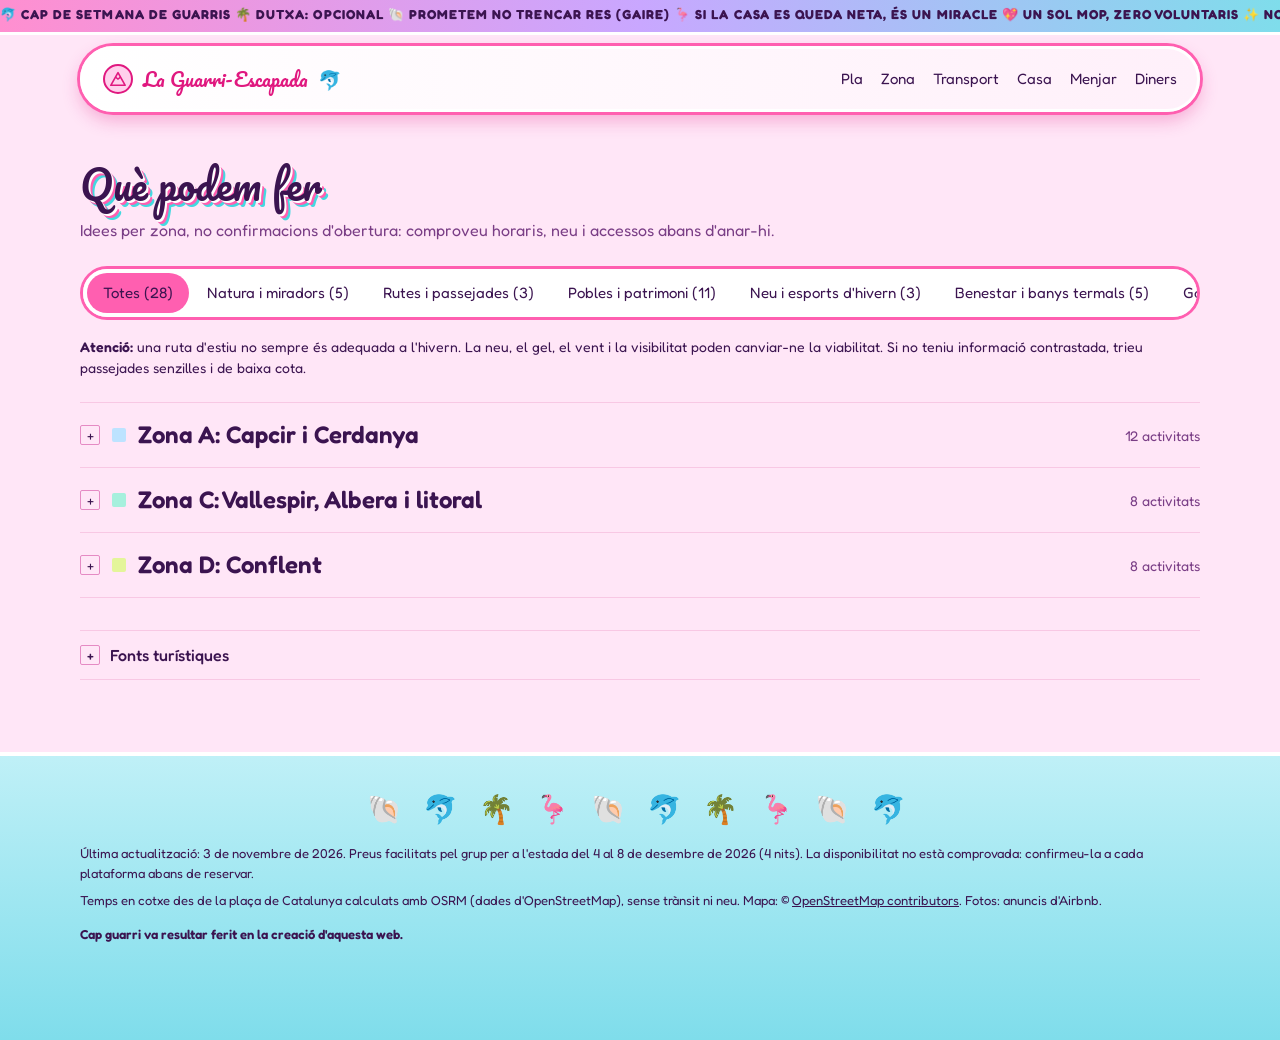
==== commit 604f8be0: "1233" ====
--- a/activitats.html
+++ b/activitats.html
@@ -35,29 +35,29 @@
       <nav class="nav" aria-label="Seccions">
         <a class="logo" href="index.html" data-pag="inici">
           <span class="logo__icona" aria-hidden="true"><svg viewBox="0 0 20 20"><path d="M10 3 2 17h16z" fill="none" stroke="currentColor" stroke-width="1.8" stroke-linejoin="round"/><path d="M7.2 8 10 10l2.8-2" fill="none" stroke="currentColor" stroke-width="1.6"/></svg></span>
-          <span>Escapada de desembre</span>
+          <span>La Guarri-Escapada</span>
         </a>
         <ul class="nav__enllacos">
-          <li><a href="resum.html" data-pag="resum">Resum</a></li>
-          <li><a href="cases.html" data-pag="cases">Cases</a></li>
-          <li><a href="comparar.html" data-pag="comparar">Comparar</a></li>
-          <li><a href="mapa.html" data-pag="mapa">Mapa</a></li>
-          <li><a href="activitats.html" data-pag="activitats">Activitats</a></li>
-          <li><a href="preguntes.html" data-pag="preguntes">Què falta preguntar</a></li>
-          <li data-nav="votacio"><a href="votacio.html" data-pag="votacio">Votació</a></li>
+          <li><a href="decidim.html#pla" data-pag="decidim">Pla</a></li><li><a href="decidim.html#zona" data-pag="decidim-zona">Zona</a></li><li><a href="decidim.html#transport" data-pag="decidim-transport">Transport</a></li><li><a href="decidim.html#allotjament" data-pag="decidim-allotjament">Casa</a></li><li><a href="decidim.html#menjar" data-pag="decidim-menjar">Menjar</a></li><li><a href="decidim.html#pressupost" data-pag="decidim-pressupost">Diners</a></li><li data-casas><a href="resum.html" data-pag="resum">Resum</a></li>
+          <li data-casas><a href="cases.html" data-pag="cases">Cases</a></li>
+          <li data-casas><a href="comparar.html" data-pag="comparar">Comparar</a></li>
+          <li data-casas><a href="mapa.html" data-pag="mapa">Mapa</a></li>
+          <li data-casas><a href="activitats.html" data-pag="activitats">Activitats</a></li>
+          <li data-casas><a href="preguntes.html" data-pag="preguntes">Què falta preguntar</a></li>
+          <li data-casas data-nav="votacio"><a href="votacio.html" data-pag="votacio">Votació</a></li>
           <li data-nav="temps" hidden><a href="temps.html" data-pag="temps">El temps</a></li>
         </ul>
         <details class="nav__mobil">
           <summary>Seccions</summary>
           <ul>
             <li><a href="index.html" data-pag="inici">Inici</a></li>
-            <li><a href="resum.html" data-pag="resum">Resum</a></li>
-            <li><a href="cases.html" data-pag="cases">Cases</a></li>
-            <li><a href="comparar.html" data-pag="comparar">Comparar</a></li>
-            <li><a href="mapa.html" data-pag="mapa">Mapa</a></li>
-            <li><a href="activitats.html" data-pag="activitats">Activitats</a></li>
-            <li><a href="preguntes.html" data-pag="preguntes">Què falta preguntar</a></li>
-            <li data-nav="votacio"><a href="votacio.html" data-pag="votacio">Votació</a></li>
+            <li><a href="decidim.html#pla" data-pag="decidim">Pla</a></li><li><a href="decidim.html#zona" data-pag="decidim-zona">Zona</a></li><li><a href="decidim.html#transport" data-pag="decidim-transport">Transport</a></li><li><a href="decidim.html#allotjament" data-pag="decidim-allotjament">Casa</a></li><li><a href="decidim.html#menjar" data-pag="decidim-menjar">Menjar</a></li><li><a href="decidim.html#pressupost" data-pag="decidim-pressupost">Diners</a></li><li data-casas><a href="resum.html" data-pag="resum">Resum</a></li>
+            <li data-casas><a href="cases.html" data-pag="cases">Cases</a></li>
+            <li data-casas><a href="comparar.html" data-pag="comparar">Comparar</a></li>
+            <li data-casas><a href="mapa.html" data-pag="mapa">Mapa</a></li>
+            <li data-casas><a href="activitats.html" data-pag="activitats">Activitats</a></li>
+            <li data-casas><a href="preguntes.html" data-pag="preguntes">Què falta preguntar</a></li>
+            <li data-casas data-nav="votacio"><a href="votacio.html" data-pag="votacio">Votació</a></li>
             <li data-nav="temps" hidden><a href="temps.html" data-pag="temps">El temps</a></li>
           </ul>
         </details>
--- a/css/estils.css
+++ b/css/estils.css
@@ -1,30 +1,39 @@
 /* Escapada de desembre 2026 — estils
    Tots els valors visuals provenen de DESIGN.md. */
+@import url("https://fonts.googleapis.com/css2?family=Fredoka:wght@400;500;600;700&family=Pacifico&display=swap");
+
 
 :root {
   /* 2.1 Color base */
-  --color-fons: #FFFFFF;
-  --color-panell: #F4F5F1;
-  --color-fila-parell: #FCFCFA;
-  --color-hero: #EAF5DF;
-  --color-linia: #E3E6DF;
-  --color-linia-forta: #C9CEC3;
-  --color-tinta: #1C2618;
-  --color-tinta-2: #5B6458;
-  --color-neutre: #666E62;
-  --color-lila: #E3B2F8;
-  --color-ordenada: #E7EBE1;
-  --color-separador-pla: rgba(28, 38, 24, .15);
+  --color-fons: #fefefe;
+  --color-panell: #FFEAF6;
+  --color-fila-parell: #FFF5FB;
+  --color-hero: #FFD6EE;
+  --color-linia: #F8C8E4;
+  --color-linia-forta: #E58AC4;
+  --color-tinta: #3B1450;
+  --color-tinta-2: #7A3E86;
+  --color-neutre: #7A5C86;
+  --color-lila: #D9B8FF;
+  --color-ordenada: #FFE0F2;
+  --color-separador-pla: rgba(59, 20, 80, .18);
   --color-pista-barra: rgba(255, 255, 255, .75);
 
   /* 2.2 Zones */
-  --color-zona-a: #B4DBFA; --color-zona-a-fosc: #8FC6F2; --color-zona-a-vora: #3F7FB5;
-  --color-zona-b: #FFD6A8; --color-zona-b-fosc: #F7BF85; --color-zona-b-vora: #B07535;
-  --color-zona-c: #95EEDD; --color-zona-c-fosc: #6FDCC8; --color-zona-c-vora: #2F9C88;
-  --color-zona-d: #C9F296; --color-zona-d-fosc: #AEE16F; --color-zona-d-vora: #5F9A2A;
+  --color-zona-a: #BDE3FF; --color-zona-a-fosc: #8FCDFB; --color-zona-a-vora: #3F7FB5;
+  --color-zona-b: #FFD3A5; --color-zona-b-fosc: #FFBB7A; --color-zona-b-vora: #B07535;
+  --color-zona-c: #A6F0DD; --color-zona-c-fosc: #74E0C6; --color-zona-c-vora: #2F9C88;
+  --color-zona-d: #E4F59A; --color-zona-d-fosc: #CDEB6A; --color-zona-d-vora: #7A9A1E;
 
   /* 4 Tipografia */
-  --font: "Hanken Grotesk", "Helvetica Neue", Arial, sans-serif;
+  --font: "Fredoka", "Nunito", "Trebuchet MS", sans-serif;
+  --font-titol: "Pacifico", "Brush Script MT", cursive;
+  --rosa: #FF5FB0;
+  --rosa-fort: #E0187F;
+  --taronja: #FFB38A;
+  --mostassa: #FFE27A;
+  --turquesa: #43D9E0;
+  --paper: #FFF3DC;
   --text-hero: 54px;
   --text-h2: 40px;
   --text-preu-gran: 52px;
@@ -53,8 +62,8 @@
   --space-18: 72px;
 
   /* 6 Radis */
-  --radius-s: 3px;
-  --radius-m: 6px;
+  --radius-s: 12px;
+  --radius-m: 22px;
   --radius-pill: 999px;
 
   /* 8 Retícula */
@@ -620,3 +629,112 @@
   opacity: 0; pointer-events: none; transition: opacity var(--motion-curta);
 }
 .avis-copiat.visible { opacity: 1; }
+
+
+
+/* =====================================================================
+   KITSCH · delfines, purpurina, rosa chicle y brillos
+   Los chistes son texto CSS: busca «content:» para cambiarlos.
+   ===================================================================== */
+::selection { background: var(--mostassa); color: var(--color-tinta); }
+html { scrollbar-color: var(--rosa) #FFE0F5; scroll-padding-top: 120px; }
+body {
+  padding-top: 32px; background-color: #FFE6F7; cursor: url("data:image/svg+xml;utf8,%3Csvg xmlns='http://www.w3.org/2000/svg' width='32' height='32'%3E%3Ctext y='26' font-size='26'%3E🐬%3C/text%3E%3C/svg%3E") 4 4, auto;
+  background-image: url("data:image/svg+xml;utf8,%3Csvg xmlns='http://www.w3.org/2000/svg' width='280' height='280'%3E%3Cg opacity='.5'%3E%3Ctext x='24' y='90' font-size='44' transform='rotate(-14 40 70)'%3E🐬%3C/text%3E%3Ctext x='176' y='64' font-size='30'%3E🐚%3C/text%3E%3Ctext x='150' y='230' font-size='40' transform='rotate(10 160 210)'%3E🌴%3C/text%3E%3Ctext x='30' y='252' font-size='26'%3E💖%3C/text%3E%3Ctext x='230' y='150' font-size='24'%3E✨%3C/text%3E%3C/g%3E%3C/svg%3E")), linear-gradient(180deg, #FFD9F1 0%, #E9DBFF 50%, #CDEFFF 100%);
+  background-size: 280px 280px, 100% 100%; background-attachment: scroll, fixed;
+}
+a, button, label, summary, select { cursor: url("data:image/svg+xml;utf8,%3Csvg xmlns='http://www.w3.org/2000/svg' width='32' height='32'%3E%3Ctext y='26' font-size='26'%3E🐬%3C/text%3E%3C/svg%3E") 4 4, pointer; }
+
+/* Cinta de arriba */
+body::before { content: ""; position: fixed; top: 0; left: 0; right: 0; height: 32px; z-index: 90; background: linear-gradient(90deg, #FF8FD0, #C9A7FF, #7FDDEB); border-bottom: 3px solid #fff; }
+body::after {
+  content: "🐬 CAP DE SETMANA DE GUARRIS 🌴 DUTXA: OPCIONAL 🐚 PROMETEM NO TRENCAR RES (GAIRE) 🦩 SI LA CASA ES QUEDA NETA, ÉS UN MIRACLE 💖 UN SOL MOP, ZERO VOLUNTARIS ✨ NO ES JUTJA NINGÚ 🐬";
+  position: fixed; top: 0; left: 0; z-index: 91; height: 29px; line-height: 29px; white-space: nowrap;
+  color: var(--color-tinta); font-weight: 700; font-size: 13px; letter-spacing: .08em; animation: cinta 60s linear infinite;
+}
+@keyframes cinta { from { transform: translateX(100vw); } to { transform: translateX(-100%); } }
+@media (prefers-reduced-motion: reduce) { body::after { animation: none; max-width: calc(100vw - 24px); left: 12px; overflow: hidden; text-overflow: ellipsis; } }
+.nav-embolcall { top: 32px; }
+.avis-copiat { top: 48px; }
+
+/* Títulos de purpurina */
+h1, h2 { font-family: var(--font-titol); font-weight: 400; letter-spacing: 0; line-height: 1.3; color: var(--color-tinta); text-shadow: 2px 2px 0 #fff, 4px 4px 0 var(--rosa), 6px 6px 0 var(--turquesa); }
+h3 { font-weight: 600; letter-spacing: 0; }
+.hero h1::after { content: " 🐬"; text-shadow: none; }
+.seccio__cap h2::after { content: " ✨"; text-shadow: none; }
+.hero__nota::after { content: "Dutxa: opcional. Dignitat: a l'equipatge de mà."; display: block; margin-top: 8px; font-weight: 600; color: var(--rosa-fort); }
+.peu::before { content: "🐚 🐬 🌴 🦩 🐚 🐬 🌴 🦩 🐚 🐬"; display: block; text-align: center; font-size: 28px; letter-spacing: .25em; margin-bottom: 14px; }
+.peu::after { box-sizing: border-box; content: "Cap guarri va resultar ferit en la creació d'aquesta web."; display: block; max-width: calc(var(--max-ample) + 2 * var(--marge)); margin: 14px auto 0; padding-inline: var(--marge); font-weight: 600; }
+.peu { background: linear-gradient(180deg, #BFF0F7, #7FDDEB); border-top: 4px solid #fff; color: var(--color-tinta); }
+
+/* Cabecera: mar, bola de cristal y delfín saltarín */
+.hero {
+  position: relative; margin-top: -94px; padding-top: 142px; padding-bottom: calc(var(--space-18) + 36px);
+  background: url("data:image/svg+xml;utf8,%3Csvg xmlns='http://www.w3.org/2000/svg' width='120' height='24' viewBox='0 0 120 24'%3E%3Cpath d='M0 12Q15 0 30 12T60 12T90 12T120 12V24H0Z' fill='%23fff'/%3E%3C/svg%3E") bottom / 120px 24px repeat-x, radial-gradient(circle at 88% 14%, #FFF6B0 0 6%, transparent 7%), linear-gradient(180deg, #FFB8E1 0%, #E0C2FF 55%, #9FE7F5 100%);
+}
+.escena { position: relative; height: 380px; max-width: 520px; }
+.escena::before { content: ""; position: absolute; inset: 20px 40px; border-radius: 50%; border: 4px solid #fff; box-shadow: 0 0 30px #fff; background: radial-gradient(circle at 30% 25%, #fff 0 7%, rgba(255,255,255,.45) 8% 30%, rgba(190,240,255,.55) 31%); }
+.escena .e { position: absolute; line-height: 1; filter: drop-shadow(0 6px 0 rgba(255,255,255,.7)); }
+.e1 { font-size: 170px; left: 90px; top: 70px; transform: rotate(-12deg); }
+.e2 { font-size: 90px; right: 10px; bottom: 10px; } .e3 { font-size: 60px; left: 10px; bottom: 30px; }
+.e4 { font-size: 80px; right: 40px; top: 20px; } .e5 { font-size: 44px; left: 30px; top: 20px; }
+@media (prefers-reduced-motion: no-preference) {
+  @keyframes salta { 0%, 100% { translate: 0 0; } 50% { translate: 0 -22px; } }
+  .e1 { animation: salta 2.8s ease-in-out infinite; } .e4 { animation: salta 3.6s ease-in-out infinite -1s; } .e5 { animation: salta 2.2s ease-in-out infinite -.5s; }
+}
+@media (max-width: 980px) { .escena { height: 300px; } .e1 { font-size: 130px; left: 60px; top: 50px; } }
+@media (max-width: 600px) { .hero { padding-top: 118px; padding-bottom: 60px; } .escena { height: 250px; } .e1 { font-size: 110px; } }
+
+/* Menú */
+.nav-embolcall.enganxada { background: rgba(255, 224, 245, .94); border-bottom: 3px solid #fff; }
+.nav { background: linear-gradient(90deg, #fff, #FFF0FA); border: 3px solid #fff; border-radius: 999px; box-shadow: 0 0 0 3px var(--rosa), 0 8px 18px rgba(224, 24, 127, .3); padding: 8px 20px; }
+.logo { font-family: var(--font-titol); font-weight: 400; font-size: 19px; color: var(--rosa-fort); }
+.logo::after { content: "🐬"; }
+.logo__icona { border-radius: 50%; background: #FFD0EC; border: 2px solid var(--rosa-fort); }
+.nav__enllacos a:hover, .nav__enllacos a[aria-current="page"], .nav__mobil a[aria-current="page"] { text-decoration: underline wavy var(--rosa); text-decoration-thickness: 2px; text-underline-offset: 6px; }
+.nav__mobil summary { border: 3px solid var(--rosa); border-radius: 999px; background: #fff; }
+.nav__mobil ul { border: 3px solid var(--rosa); border-radius: 22px; background: #fff; box-shadow: 0 0 0 3px #fff, 6px 8px 0 3px #D9B8FF; }
+
+/* Botones de gominola brillante */
+.boto {
+  border: 3px solid #fff; border-radius: 999px; font-weight: 600; color: var(--color-tinta);
+  background: linear-gradient(180deg, #fff 0%, #FFD8F0 50%, #FFB3DE 51%, #FFD0EC 100%);
+  box-shadow: 0 0 0 3px var(--rosa-fort), 0 6px 12px rgba(224, 24, 127, .35); transition: transform .12s ease, box-shadow .12s ease;
+}
+.boto:hover { transform: translateY(-2px) scale(1.03); box-shadow: 0 0 0 3px var(--rosa-fort), 0 10px 18px rgba(224, 24, 127, .45); }
+.boto:active { transform: translateY(1px); }
+.boto--ple { background: linear-gradient(180deg, #FFE0F2 0%, #FF9AD0 50%, #FF5FB0 51%, #FF8FCB 100%); }
+.boto--ple:hover { color: var(--color-tinta); text-decoration: none; }
+.boto--pill[aria-pressed="true"] { background: linear-gradient(180deg, #FFE0F2 0%, #FF9AD0 50%, #FF5FB0 51%, #FF8FCB 100%); }
+.boto--text, .boto--text:hover { background: transparent; border-color: transparent; box-shadow: none; transform: none; text-decoration: underline wavy var(--rosa); text-underline-offset: 4px; }
+.segment { background: #fff; border: 3px solid var(--rosa); border-radius: 999px; padding: 4px; }
+.segment button { border-radius: 999px; }
+.segment button[aria-pressed="true"], .segment button[aria-selected="true"] { background: var(--rosa); color: var(--color-tinta); }
+select { border: 3px solid var(--rosa); border-radius: 999px; background: #fff; }
+input[type="range"], input[type="checkbox"], input[type="radio"] { accent-color: var(--rosa-fort); }
+.disc { border: 2px solid #fff; box-shadow: 0 0 0 2px var(--rosa); }
+
+/* Tarjetas de cristal rosa con sombra de color */
+.porta, .preg, .casa, .caixa, .full { background: #fff; border: 3px solid #FF8FD0; border-radius: 24px; box-shadow: 0 0 0 3px #fff, 7px 9px 0 3px #D9B8FF; }
+.portes li:nth-child(3n+2) .porta { box-shadow: 0 0 0 3px #fff, 7px 9px 0 3px #A6EAF5; }
+.portes li:nth-child(3n) .porta { box-shadow: 0 0 0 3px #fff, 7px 9px 0 3px #FFE27A; }
+.porta { transition: transform .15s ease, background-color var(--motion-curta); }
+.porta:hover { background: #FFF0FA; transform: translateY(-3px) rotate(-1deg); }
+.porta__fletxa { font-size: 0; }
+.porta__fletxa::before { content: "💖"; font-size: 26px; }
+.opcio { position: relative; background: #fff; border: 3px solid #FFB3DC; border-radius: 22px; }
+.opcio:hover { background: #FFF0FA; }
+.opcio:has(input:checked) { background: linear-gradient(135deg, #FFE0F5, #D9ECFF); border-color: var(--rosa-fort); box-shadow: 0 0 0 3px #fff, 0 0 14px rgba(255, 95, 176, .6); }
+.opcio:has(input:checked)::after { content: "✨"; position: absolute; top: -12px; right: -6px; font-size: 26px; }
+.full__taula thead th { background: #FFD0EC; color: var(--color-tinta); }
+.fitxa { border: 3px solid var(--rosa); box-shadow: 8px 8px 0 #D9B8FF; }
+a:focus-visible, button:focus-visible, summary:focus-visible, select:focus-visible, input:focus-visible { outline: 3px solid var(--rosa-fort); outline-offset: 3px; }
+
+/* =====================================================================
+   INTERRUPTOR DE LES CASES
+   Ara les cases (Resum, Cases, Comparar, Mapa, Activitats, Què falta
+   preguntar i Votació) estan amagades del menú i de la portada.
+   Quan hàgiu triat zona i vulgueu tornar-les a mostrar: esborra la
+   línia de sota i desa el fitxer. Les pàgines no s'han esborrat.
+   ===================================================================== */
+[data-casas] { display: none !important; }
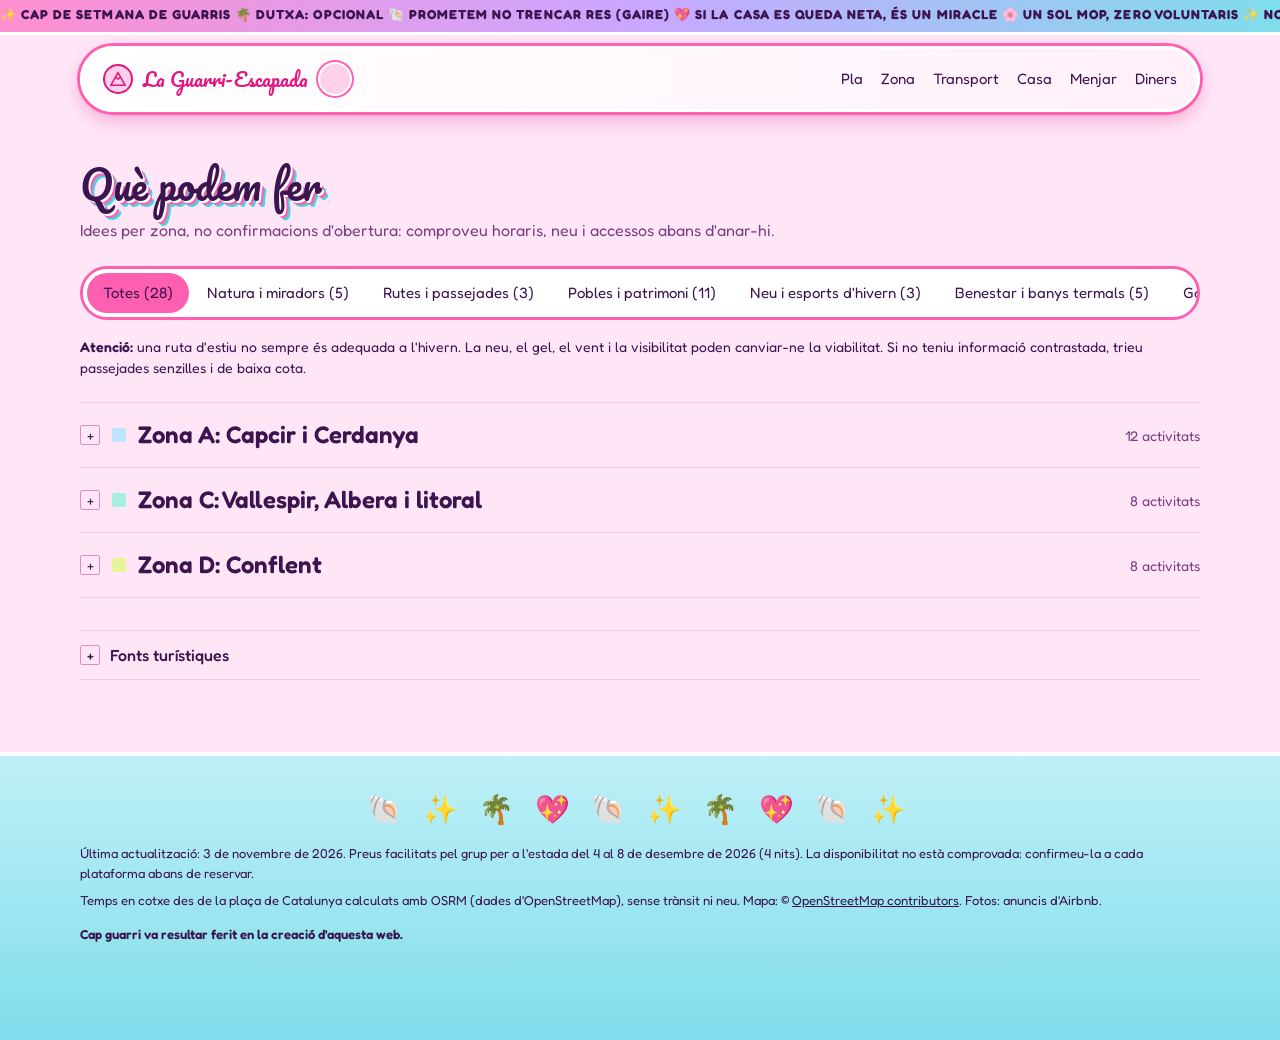
==== commit 91819404: "3333" ====
--- a/activitats.html
+++ b/activitats.html
@@ -5,7 +5,7 @@
   <meta name="viewport" content="width=device-width, initial-scale=1">
   <title>Què podem fer · Escapada de desembre 2026</title>
   <meta name="description" content="Idees d'activitats per zona a prop de les cases: natura, rutes, pobles, neu, benestar i gastronomia.">
-  <meta name="theme-color" content="#EAF5DF">
+  <meta name="theme-color" content="#FFB8E1">
 
   <!-- Vista prèvia en compartir (Open Graph / Twitter) -->
   <meta property="og:type" content="website">
@@ -20,7 +20,7 @@
   <meta name="twitter:card" content="summary_large_image">
   <meta name="twitter:image" content="https://ltrebol.github.io/viatge-pont-desembre/img/compartir.png">
 
-  <link rel="icon" href="data:image/svg+xml,%3Csvg xmlns='http://www.w3.org/2000/svg' viewBox='0 0 32 32'%3E%3Crect width='32' height='32' rx='4' fill='%23C9F296'/%3E%3Cpath d='M16 6 4 26h24z' fill='none' stroke='%231C2618' stroke-width='2.4' stroke-linejoin='round'/%3E%3C/svg%3E">
+  <link rel="icon" href="data:image/svg+xml,%3Csvg xmlns='http://www.w3.org/2000/svg' viewBox='0 0 100 100'%3E%3Ctext y='.9em' font-size='90'%3E🐬%3C/text%3E%3C/svg%3E">
   <link rel="preconnect" href="https://fonts.googleapis.com">
   <link rel="preconnect" href="https://fonts.gstatic.com" crossorigin>
   <link rel="stylesheet" href="https://fonts.googleapis.com/css2?family=Hanken+Grotesk:wght@400;500;600;700;800&display=swap">
--- a/css/estils.css
+++ b/css/estils.css
@@ -639,16 +639,16 @@
 ::selection { background: var(--mostassa); color: var(--color-tinta); }
 html { scrollbar-color: var(--rosa) #FFE0F5; scroll-padding-top: 120px; }
 body {
-  padding-top: 32px; background-color: #FFE6F7; cursor: url("data:image/svg+xml;utf8,%3Csvg xmlns='http://www.w3.org/2000/svg' width='32' height='32'%3E%3Ctext y='26' font-size='26'%3E🐬%3C/text%3E%3C/svg%3E") 4 4, auto;
-  background-image: url("data:image/svg+xml;utf8,%3Csvg xmlns='http://www.w3.org/2000/svg' width='280' height='280'%3E%3Cg opacity='.5'%3E%3Ctext x='24' y='90' font-size='44' transform='rotate(-14 40 70)'%3E🐬%3C/text%3E%3Ctext x='176' y='64' font-size='30'%3E🐚%3C/text%3E%3Ctext x='150' y='230' font-size='40' transform='rotate(10 160 210)'%3E🌴%3C/text%3E%3Ctext x='30' y='252' font-size='26'%3E💖%3C/text%3E%3Ctext x='230' y='150' font-size='24'%3E✨%3C/text%3E%3C/g%3E%3C/svg%3E")), linear-gradient(180deg, #FFD9F1 0%, #E9DBFF 50%, #CDEFFF 100%);
+  padding-top: 32px; background-color: #FFE6F7; cursor: url("data:image/svg+xml;utf8,%3Csvg xmlns='http://www.w3.org/2000/svg' width='32' height='32'%3E%3Ctext y='26' font-size='26'%3E💖%3C/text%3E%3C/svg%3E") 4 4, auto;
+  background-image: url("data:image/svg+xml;utf8,%3Csvg xmlns='http://www.w3.org/2000/svg' width='280' height='280'%3E%3Cg opacity='.5'%3E%3Ctext x='24' y='90' font-size='40' transform='rotate(-14 40 70)'%3E🌸%3C/text%3E%3Ctext x='176' y='64' font-size='30'%3E🐚%3C/text%3E%3Ctext x='150' y='230' font-size='40' transform='rotate(10 160 210)'%3E🌴%3C/text%3E%3Ctext x='30' y='252' font-size='26'%3E💖%3C/text%3E%3Ctext x='230' y='150' font-size='24'%3E✨%3C/text%3E%3C/g%3E%3C/svg%3E")), linear-gradient(180deg, #FFD9F1 0%, #E9DBFF 50%, #CDEFFF 100%);
   background-size: 280px 280px, 100% 100%; background-attachment: scroll, fixed;
 }
-a, button, label, summary, select { cursor: url("data:image/svg+xml;utf8,%3Csvg xmlns='http://www.w3.org/2000/svg' width='32' height='32'%3E%3Ctext y='26' font-size='26'%3E🐬%3C/text%3E%3C/svg%3E") 4 4, pointer; }
+a, button, label, summary, select { cursor: url("data:image/svg+xml;utf8,%3Csvg xmlns='http://www.w3.org/2000/svg' width='32' height='32'%3E%3Ctext y='26' font-size='26'%3E💖%3C/text%3E%3C/svg%3E") 4 4, pointer; }
 
 /* Cinta de arriba */
 body::before { content: ""; position: fixed; top: 0; left: 0; right: 0; height: 32px; z-index: 90; background: linear-gradient(90deg, #FF8FD0, #C9A7FF, #7FDDEB); border-bottom: 3px solid #fff; }
 body::after {
-  content: "🐬 CAP DE SETMANA DE GUARRIS 🌴 DUTXA: OPCIONAL 🐚 PROMETEM NO TRENCAR RES (GAIRE) 🦩 SI LA CASA ES QUEDA NETA, ÉS UN MIRACLE 💖 UN SOL MOP, ZERO VOLUNTARIS ✨ NO ES JUTJA NINGÚ 🐬";
+  content: "✨ CAP DE SETMANA DE GUARRIS 🌴 DUTXA: OPCIONAL 🐚 PROMETEM NO TRENCAR RES (GAIRE) 💖 SI LA CASA ES QUEDA NETA, ÉS UN MIRACLE 🌸 UN SOL MOP, ZERO VOLUNTARIS ✨ NO ES JUTJA NINGÚ 💖";
   position: fixed; top: 0; left: 0; z-index: 91; height: 29px; line-height: 29px; white-space: nowrap;
   color: var(--color-tinta); font-weight: 700; font-size: 13px; letter-spacing: .08em; animation: cinta 60s linear infinite;
 }
@@ -660,10 +660,10 @@
 /* Títulos de purpurina */
 h1, h2 { font-family: var(--font-titol); font-weight: 400; letter-spacing: 0; line-height: 1.3; color: var(--color-tinta); text-shadow: 2px 2px 0 #fff, 4px 4px 0 var(--rosa), 6px 6px 0 var(--turquesa); }
 h3 { font-weight: 600; letter-spacing: 0; }
-.hero h1::after { content: " 🐬"; text-shadow: none; }
+.hero h1::after { content: " ✨"; text-shadow: none; }
 .seccio__cap h2::after { content: " ✨"; text-shadow: none; }
 .hero__nota::after { content: "Dutxa: opcional. Dignitat: a l'equipatge de mà."; display: block; margin-top: 8px; font-weight: 600; color: var(--rosa-fort); }
-.peu::before { content: "🐚 🐬 🌴 🦩 🐚 🐬 🌴 🦩 🐚 🐬"; display: block; text-align: center; font-size: 28px; letter-spacing: .25em; margin-bottom: 14px; }
+.peu::before { content: "🐚 ✨ 🌴 💖 🐚 ✨ 🌴 💖 🐚 ✨"; display: block; text-align: center; font-size: 28px; letter-spacing: .25em; margin-bottom: 14px; }
 .peu::after { box-sizing: border-box; content: "Cap guarri va resultar ferit en la creació d'aquesta web."; display: block; max-width: calc(var(--max-ample) + 2 * var(--marge)); margin: 14px auto 0; padding-inline: var(--marge); font-weight: 600; }
 .peu { background: linear-gradient(180deg, #BFF0F7, #7FDDEB); border-top: 4px solid #fff; color: var(--color-tinta); }
 
@@ -674,22 +674,25 @@
 }
 .escena { position: relative; height: 380px; max-width: 520px; }
 .escena::before { content: ""; position: absolute; inset: 20px 40px; border-radius: 50%; border: 4px solid #fff; box-shadow: 0 0 30px #fff; background: radial-gradient(circle at 30% 25%, #fff 0 7%, rgba(255,255,255,.45) 8% 30%, rgba(190,240,255,.55) 31%); }
-.escena .e { position: absolute; line-height: 1; filter: drop-shadow(0 6px 0 rgba(255,255,255,.7)); }
-.e1 { font-size: 170px; left: 90px; top: 70px; transform: rotate(-12deg); }
-.e2 { font-size: 90px; right: 10px; bottom: 10px; } .e3 { font-size: 60px; left: 10px; bottom: 30px; }
-.e4 { font-size: 80px; right: 40px; top: 20px; } .e5 { font-size: 44px; left: 30px; top: 20px; }
+.escena .e { position: absolute; display: grid; place-items: center; overflow: hidden; line-height: 1; border-radius: 50%; background: #fff; border: 5px solid #fff; box-shadow: 0 0 0 4px var(--rosa), 0 10px 20px rgba(224, 24, 127, .35); }
+.escena .e img { position: absolute; inset: 0; width: 100%; height: 100%; object-fit: cover; }
+.e1 { width: 230px; height: 230px; font-size: 100px; left: 70px; top: 80px; }
+.e4 { width: 140px; height: 140px; font-size: 60px; right: 20px; top: 10px; }
+.e3 { width: 120px; height: 120px; font-size: 52px; left: 0; bottom: 20px; }
+.e2 { width: 130px; height: 130px; font-size: 56px; right: 40px; bottom: 0; }
+.escena .e5 { width: auto; height: auto; border: 0; box-shadow: none; background: none; overflow: visible; font-size: 48px; left: 40px; top: 10px; filter: drop-shadow(0 4px 0 rgba(255,255,255,.7)); }
 @media (prefers-reduced-motion: no-preference) {
   @keyframes salta { 0%, 100% { translate: 0 0; } 50% { translate: 0 -22px; } }
   .e1 { animation: salta 2.8s ease-in-out infinite; } .e4 { animation: salta 3.6s ease-in-out infinite -1s; } .e5 { animation: salta 2.2s ease-in-out infinite -.5s; }
 }
-@media (max-width: 980px) { .escena { height: 300px; } .e1 { font-size: 130px; left: 60px; top: 50px; } }
-@media (max-width: 600px) { .hero { padding-top: 118px; padding-bottom: 60px; } .escena { height: 250px; } .e1 { font-size: 110px; } }
+@media (max-width: 980px) { .escena { height: 330px; } .e1 { width: 180px; height: 180px; left: 50px; top: 70px; } }
+@media (max-width: 600px) { .hero { padding-top: 118px; padding-bottom: 60px; } .escena { height: 300px; } .e1 { width: 150px; height: 150px; left: 40px; } .e4 { width: 100px; height: 100px; } .e3 { width: 90px; height: 90px; } .e2 { width: 100px; height: 100px; right: 20px; } }
 
 /* Menú */
 .nav-embolcall.enganxada { background: rgba(255, 224, 245, .94); border-bottom: 3px solid #fff; }
 .nav { background: linear-gradient(90deg, #fff, #FFF0FA); border: 3px solid #fff; border-radius: 999px; box-shadow: 0 0 0 3px var(--rosa), 0 8px 18px rgba(224, 24, 127, .3); padding: 8px 20px; }
 .logo { font-family: var(--font-titol); font-weight: 400; font-size: 19px; color: var(--rosa-fort); }
-.logo::after { content: "🐬"; }
+.logo::after { content: ""; width: 30px; height: 30px; border-radius: 50%; background: url("../img/animals/dofi.jpg") center / cover, #FFD0EC; border: 2px solid #fff; box-shadow: 0 0 0 2px var(--rosa); }
 .logo__icona { border-radius: 50%; background: #FFD0EC; border: 2px solid var(--rosa-fort); }
 .nav__enllacos a:hover, .nav__enllacos a[aria-current="page"], .nav__mobil a[aria-current="page"] { text-decoration: underline wavy var(--rosa); text-decoration-thickness: 2px; text-underline-offset: 6px; }
 .nav__mobil summary { border: 3px solid var(--rosa); border-radius: 999px; background: #fff; }
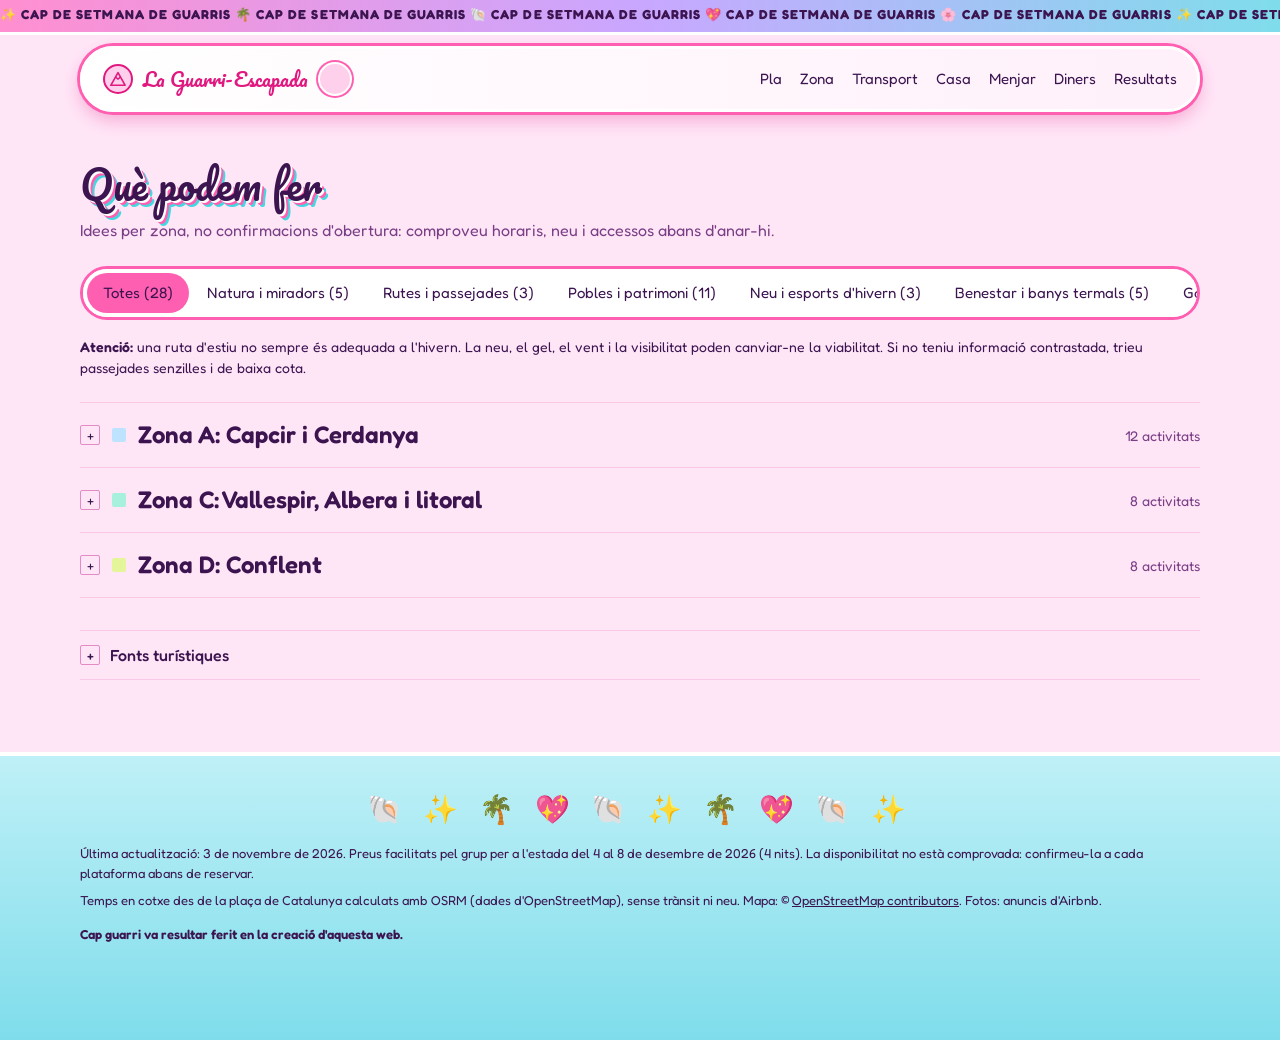
==== commit 7409ca8f: "eeerr" ====
--- a/activitats.html
+++ b/activitats.html
@@ -38,7 +38,7 @@
           <span>La Guarri-Escapada</span>
         </a>
         <ul class="nav__enllacos">
-          <li><a href="decidim.html#pla" data-pag="decidim">Pla</a></li><li><a href="decidim.html#zona" data-pag="decidim-zona">Zona</a></li><li><a href="decidim.html#transport" data-pag="decidim-transport">Transport</a></li><li><a href="decidim.html#allotjament" data-pag="decidim-allotjament">Casa</a></li><li><a href="decidim.html#menjar" data-pag="decidim-menjar">Menjar</a></li><li><a href="decidim.html#pressupost" data-pag="decidim-pressupost">Diners</a></li><li data-casas><a href="resum.html" data-pag="resum">Resum</a></li>
+          <li><a href="decidim.html#pla" data-pag="decidim">Pla</a></li><li><a href="decidim.html#zona" data-pag="decidim-zona">Zona</a></li><li><a href="decidim.html#transport" data-pag="decidim-transport">Transport</a></li><li><a href="decidim.html#allotjament" data-pag="decidim-allotjament">Casa</a></li><li><a href="decidim.html#menjar" data-pag="decidim-menjar">Menjar</a></li><li><a href="decidim.html#pressupost" data-pag="decidim-pressupost">Diners</a></li><li><a href="resultats.html" data-pag="resultats">Resultats</a></li><li data-casas><a href="resum.html" data-pag="resum">Resum</a></li>
           <li data-casas><a href="cases.html" data-pag="cases">Cases</a></li>
           <li data-casas><a href="comparar.html" data-pag="comparar">Comparar</a></li>
           <li data-casas><a href="mapa.html" data-pag="mapa">Mapa</a></li>
@@ -51,7 +51,7 @@
           <summary>Seccions</summary>
           <ul>
             <li><a href="index.html" data-pag="inici">Inici</a></li>
-            <li><a href="decidim.html#pla" data-pag="decidim">Pla</a></li><li><a href="decidim.html#zona" data-pag="decidim-zona">Zona</a></li><li><a href="decidim.html#transport" data-pag="decidim-transport">Transport</a></li><li><a href="decidim.html#allotjament" data-pag="decidim-allotjament">Casa</a></li><li><a href="decidim.html#menjar" data-pag="decidim-menjar">Menjar</a></li><li><a href="decidim.html#pressupost" data-pag="decidim-pressupost">Diners</a></li><li data-casas><a href="resum.html" data-pag="resum">Resum</a></li>
+            <li><a href="decidim.html#pla" data-pag="decidim">Pla</a></li><li><a href="decidim.html#zona" data-pag="decidim-zona">Zona</a></li><li><a href="decidim.html#transport" data-pag="decidim-transport">Transport</a></li><li><a href="decidim.html#allotjament" data-pag="decidim-allotjament">Casa</a></li><li><a href="decidim.html#menjar" data-pag="decidim-menjar">Menjar</a></li><li><a href="decidim.html#pressupost" data-pag="decidim-pressupost">Diners</a></li><li><a href="resultats.html" data-pag="resultats">Resultats</a></li><li data-casas><a href="resum.html" data-pag="resum">Resum</a></li>
             <li data-casas><a href="cases.html" data-pag="cases">Cases</a></li>
             <li data-casas><a href="comparar.html" data-pag="comparar">Comparar</a></li>
             <li data-casas><a href="mapa.html" data-pag="mapa">Mapa</a></li>
--- a/css/estils.css
+++ b/css/estils.css
@@ -648,7 +648,7 @@
 /* Cinta de arriba */
 body::before { content: ""; position: fixed; top: 0; left: 0; right: 0; height: 32px; z-index: 90; background: linear-gradient(90deg, #FF8FD0, #C9A7FF, #7FDDEB); border-bottom: 3px solid #fff; }
 body::after {
-  content: "✨ CAP DE SETMANA DE GUARRIS 🌴 DUTXA: OPCIONAL 🐚 PROMETEM NO TRENCAR RES (GAIRE) 💖 SI LA CASA ES QUEDA NETA, ÉS UN MIRACLE 🌸 UN SOL MOP, ZERO VOLUNTARIS ✨ NO ES JUTJA NINGÚ 💖";
+  content: "✨ CAP DE SETMANA DE GUARRIS 🌴 CAP DE SETMANA DE GUARRIS 🐚 CAP DE SETMANA DE GUARRIS 💖 CAP DE SETMANA DE GUARRIS 🌸 CAP DE SETMANA DE GUARRIS ✨ CAP DE SETMANA DE GUARRIS 💖";
   position: fixed; top: 0; left: 0; z-index: 91; height: 29px; line-height: 29px; white-space: nowrap;
   color: var(--color-tinta); font-weight: 700; font-size: 13px; letter-spacing: .08em; animation: cinta 60s linear infinite;
 }
